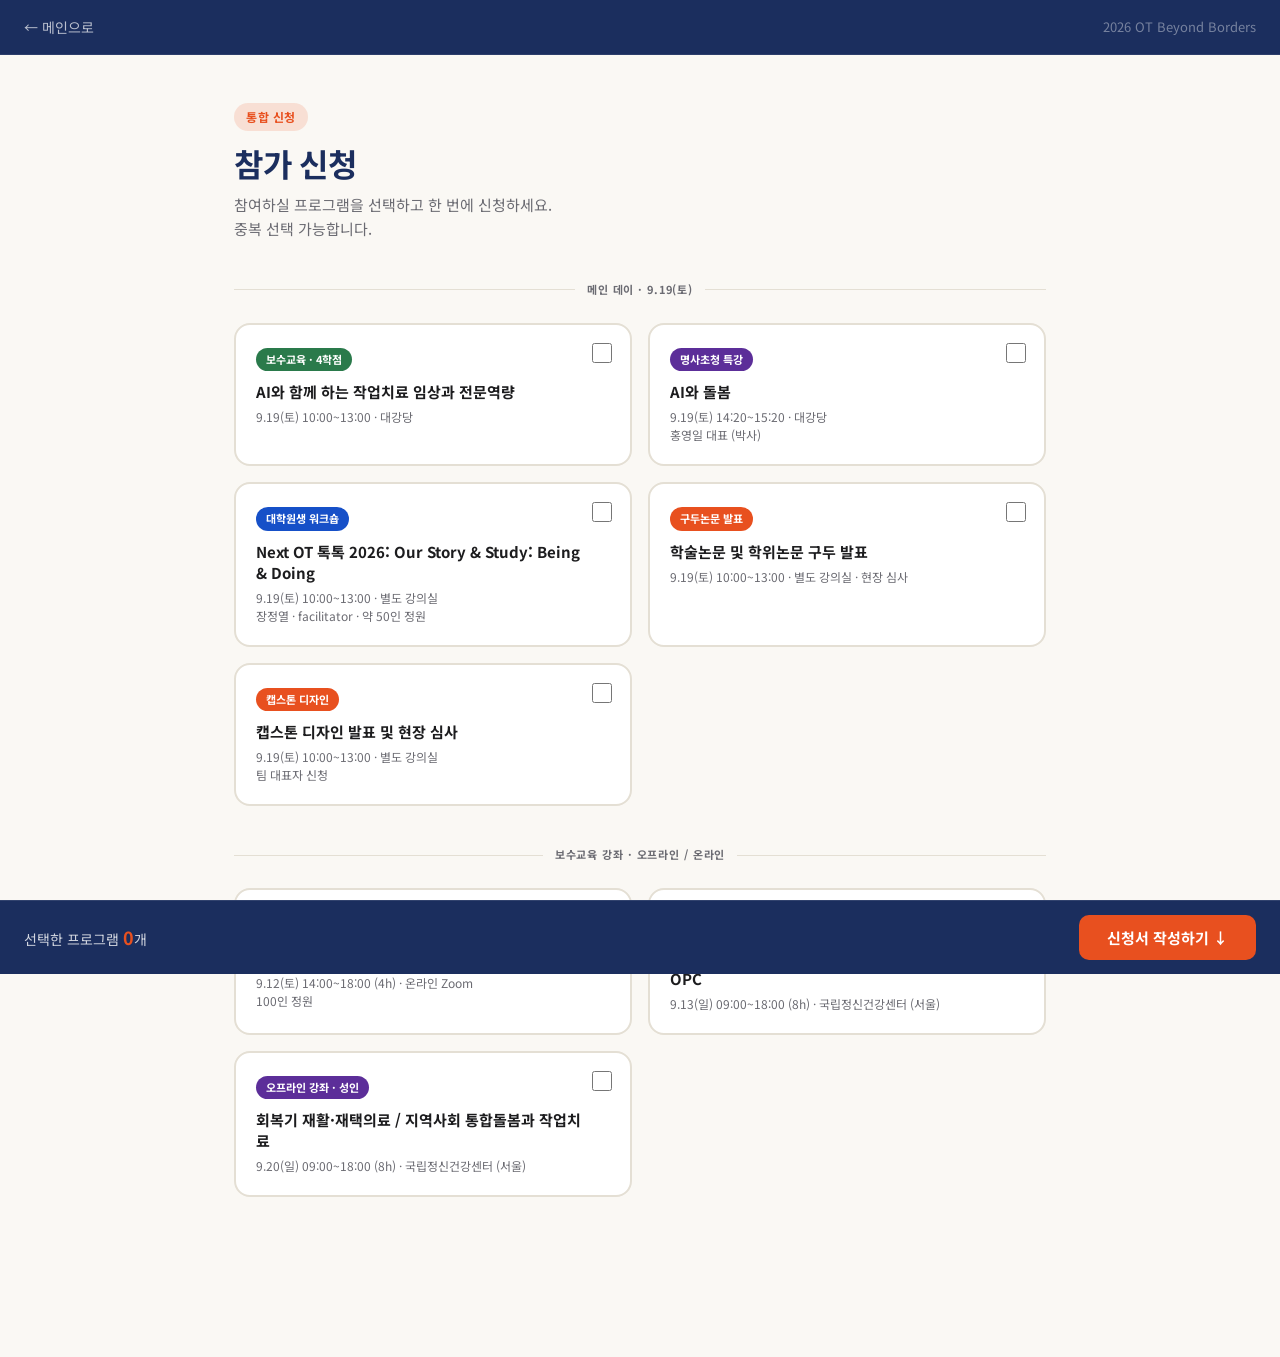
==== register/index.html @ 55f76eb1 "fix: register/index.html 폰트 변수 호환 — --font-sans/display 별칭 추가 register.css가 사용하는 --font-sans, --font" ====
<!DOCTYPE html>
<html lang="ko">
<head>
  <meta charset="UTF-8">
  <meta name="viewport" content="width=device-width, initial-scale=1.0">
  <title>통합 신청 | 2026 OT Beyond Borders</title>
  <link rel="preconnect" href="https://fonts.googleapis.com">
  <link href="https://fonts.googleapis.com/css2?family=Sora:wght@400;600;700;800&family=Noto+Sans+KR:wght@400;500;700&display=swap" rel="stylesheet">
  <link rel="stylesheet" href="../css/reset.css">
  <link rel="stylesheet" href="../css/style.css">
  <link rel="stylesheet" href="register.css">
  <style>
    /* ===== 통합 신청 전용 스타일 ===== */
    .all-reg-main {
      max-width: 860px;
      margin: 0 auto;
      padding: 48px 24px 120px;
    }
    .prog-select-grid {
      display: grid;
      grid-template-columns: 1fr 1fr;
      gap: 16px;
      margin-bottom: 40px;
    }
    @media (max-width: 560px) {
      .prog-select-grid { grid-template-columns: 1fr; }
    }
    .prog-select-card {
      background: rgba(255,255,255,0.04);
      border: 2px solid rgba(255,255,255,0.1);
      border-radius: 16px;
      padding: 20px;
      cursor: pointer;
      transition: border-color 0.2s, background 0.2s, transform 0.15s;
      position: relative;
    }
    .prog-select-card:hover {
      border-color: rgba(255,255,255,0.25);
      transform: translateY(-2px);
    }
    .prog-select-card.selected {
      border-color: var(--orange);
      background: rgba(232,80,31,0.08);
    }
    .prog-select-card input[type="checkbox"] {
      position: absolute;
      top: 18px; right: 18px;
      width: 20px; height: 20px;
      accent-color: var(--orange);
      cursor: pointer;
    }
    .card-badge {
      display: inline-flex; align-items: center;
      font-size: 11px; font-weight: 700; color: #fff;
      padding: 3px 10px; border-radius: 100px;
      margin-bottom: 10px;
    }
    .card-badge.green  { background: var(--green); }
    .card-badge.orange { background: var(--orange); }
    .card-badge.blue   { background: var(--blue); }
    .card-badge.purple { background: var(--purple); }
    .card-badge.teal   { background: #0d9488; }
    .card-title {
      font-size: 15px; font-weight: 700;
      color: rgba(255,255,255,0.92);
      line-height: 1.4;
      margin-bottom: 6px;
      padding-right: 28px;
    }
    .card-meta {
      font-size: 12px;
      color: rgba(255,255,255,0.45);
      line-height: 1.5;
    }

    /* 하단 고정 바 */
    .cart-bar {
      position: fixed;
      bottom: 0; left: 0; right: 0;
      background: var(--navy);
      border-top: 1px solid rgba(255,255,255,0.1);
      padding: 14px 24px;
      display: flex;
      align-items: center;
      justify-content: space-between;
      gap: 16px;
      z-index: 200;
      transition: transform 0.3s;
    }
    .cart-bar.hidden { transform: translateY(100%); }
    .cart-count {
      font-size: 14px;
      color: rgba(255,255,255,0.75);
    }
    .cart-count strong {
      color: var(--orange);
      font-size: 18px;
    }
    .cart-btn {
      padding: 12px 28px;
      background: var(--orange);
      color: #fff;
      border: none; border-radius: 10px;
      font-family: var(--body);
      font-size: 15px; font-weight: 700;
      cursor: pointer;
      transition: filter 0.2s;
      white-space: nowrap;
    }
    .cart-btn:hover { filter: brightness(1.12); }
    .cart-btn:disabled { opacity: 0.4; cursor: not-allowed; }

    /* 선택 요약 */
    .selected-summary {
      background: rgba(232,80,31,0.08);
      border: 1px solid rgba(232,80,31,0.25);
      border-radius: 12px;
      padding: 16px 20px;
      margin-bottom: 32px;
    }
    .selected-summary-title {
      font-size: 12px; font-weight: 700; letter-spacing: 0.06em;
      text-transform: uppercase; color: var(--orange);
      margin-bottom: 10px;
    }
    .selected-summary-list {
      list-style: none;
      display: flex; flex-wrap: wrap; gap: 8px;
    }
    .selected-summary-list li {
      font-size: 13px; font-weight: 600;
      background: rgba(232,80,31,0.15);
      color: rgba(255,255,255,0.9);
      padding: 4px 12px; border-radius: 20px;
    }

    /* 섹션 구분 */
    .section-divider {
      display: flex; align-items: center; gap: 12px;
      margin: 40px 0 24px;
    }
    .section-divider span {
      font-size: 11px; font-weight: 700; letter-spacing: 0.08em;
      text-transform: uppercase; color: rgba(255,255,255,0.35);
      white-space: nowrap;
    }
    .section-divider::before,
    .section-divider::after {
      content: ''; flex: 1;
      height: 1px; background: var(--border);
    }

    /* register.css 폰트 변수 호환 */
    :root {
      --font-sans: var(--body);
      --font-display: var(--display);
    }

    /* 라이트 테마 오버라이드 */
    body { background: var(--ivory); color: var(--black); }
    .reg-page-header { background: var(--navy); border-bottom-color: rgba(255,255,255,0.08); }
    .reg-page-header .reg-back-btn { color: rgba(255,255,255,0.7); }
    .reg-page-header .reg-back-btn:hover { color: #fff; }
    .reg-page-header .reg-site-title { color: rgba(255,255,255,0.4); }
    .reg-page-title { color: var(--navy); }
    .reg-page-desc { color: var(--text-sub); }
    .reg-form-section-title { color: var(--text-sub); }
    .form-group label { color: var(--black); }
    .form-group input, .form-group select, .form-group textarea {
      background: #fff;
      border-color: var(--border);
      color: var(--black);
    }
    .form-group input:focus, .form-group select:focus, .form-group textarea:focus {
      border-color: var(--orange);
      background: #fff;
    }
    .form-group select option { background: #fff; color: var(--black); }
    .form-group .hint { color: var(--text-dim); }
    .radio-group label {
      background: #fff;
      border-color: var(--border);
      color: var(--black);
    }
    .radio-group label:has(input:checked) {
      border-color: var(--orange);
      background: rgba(232,80,31,0.06);
    }
    .reg-divider { background: var(--border); }
    .form-notice { color: var(--text-dim); }
    .success-title { color: var(--navy); }
    .success-desc { color: var(--text-sub); }
    .card-title { color: var(--black); }
    .card-meta { color: var(--text-sub); }
    .prog-select-card { background: #fff; border-color: var(--border); }
    .prog-select-card:hover { border-color: var(--orange); }
    .prog-select-card.selected { border-color: var(--orange); background: rgba(232,80,31,0.04); }
    .section-divider span { color: var(--text-sub); }
    .cart-bar { background: var(--navy); border-top-color: rgba(255,255,255,0.1); }
    .cart-count { color: rgba(255,255,255,0.8); }
  </style>
</head>
<body>
  <header class="reg-page-header">
    <a href="../index.html" class="reg-back-btn">← 메인으로</a>
    <span class="reg-site-title">2026 OT Beyond Borders</span>
  </header>

  <main class="all-reg-main">
    <span class="reg-prog-badge" style="background:rgba(232,80,31,0.15);color:var(--orange)">통합 신청</span>
    <h1 class="reg-page-title">참가 신청</h1>
    <p class="reg-page-desc">참여하실 프로그램을 선택하고 한 번에 신청하세요.<br>중복 선택 가능합니다.</p>

    <!-- 프로그램 선택 카드 -->
    <div class="section-divider"><span>메인 데이 · 9.19(토)</span></div>
    <div class="prog-select-grid" id="prog-grid">

      <label class="prog-select-card" data-name="보수교육 (9.19)">
        <input type="checkbox" value="보수교육 (9.19)">
        <span class="card-badge green">보수교육 · 4학점</span>
        <div class="card-title">AI와 함께 하는 작업치료 임상과 전문역량</div>
        <div class="card-meta">9.19(토) 10:00~13:00 · 대강당</div>
      </label>

      <label class="prog-select-card" data-name="명사특강 (9.19)">
        <input type="checkbox" value="명사특강 (9.19)">
        <span class="card-badge purple">명사초청 특강</span>
        <div class="card-title">AI와 돌봄</div>
        <div class="card-meta">9.19(토) 14:20~15:20 · 대강당<br>홍영일 대표 (박사)</div>
      </label>

      <label class="prog-select-card" data-name="대학원생 워크숍 (9.19)">
        <input type="checkbox" value="대학원생 워크숍 (9.19)">
        <span class="card-badge blue">대학원생 워크숍</span>
        <div class="card-title">Next OT 톡톡 2026: Our Story &amp; Study: Being &amp; Doing</div>
        <div class="card-meta">9.19(토) 10:00~13:00 · 별도 강의실<br>장정열 · facilitator · 약 50인 정원</div>
      </label>

      <label class="prog-select-card" data-name="구두논문 발표 (9.19)">
        <input type="checkbox" value="구두논문 발표 (9.19)">
        <span class="card-badge orange">구두논문 발표</span>
        <div class="card-title">학술논문 및 학위논문 구두 발표</div>
        <div class="card-meta">9.19(토) 10:00~13:00 · 별도 강의실 · 현장 심사</div>
      </label>

      <label class="prog-select-card" data-name="캡스톤 디자인 (9.19)">
        <input type="checkbox" value="캡스톤 디자인 (9.19)">
        <span class="card-badge orange">캡스톤 디자인</span>
        <div class="card-title">캡스톤 디자인 발표 및 현장 심사</div>
        <div class="card-meta">9.19(토) 10:00~13:00 · 별도 강의실<br>팀 대표자 신청</div>
      </label>

    </div>

    <div class="section-divider"><span>보수교육 강좌 · 오프라인 / 온라인</span></div>
    <div class="prog-select-grid">

      <label class="prog-select-card" data-name="온라인 강좌 (9.12)">
        <input type="checkbox" value="온라인 강좌 (9.12)">
        <span class="card-badge teal">온라인 강좌</span>
        <div class="card-title">성인 발달장애인 지원사업의 이해와 실제</div>
        <div class="card-meta">9.12(토) 14:00~18:00 (4h) · 온라인 Zoom<br>100인 정원</div>
      </label>

      <label class="prog-select-card" data-name="오프라인 강좌 9.13 아동">
        <input type="checkbox" value="오프라인 강좌 9.13 아동">
        <span class="card-badge blue">오프라인 강좌 · 아동</span>
        <div class="card-title">아동 작업치료 치료적 상호작용 전략 / 플로어타임 &amp; OPC</div>
        <div class="card-meta">9.13(일) 09:00~18:00 (8h) · 국립정신건강센터 (서울)</div>
      </label>

      <label class="prog-select-card" data-name="오프라인 강좌 9.20 성인">
        <input type="checkbox" value="오프라인 강좌 9.20 성인">
        <span class="card-badge purple">오프라인 강좌 · 성인</span>
        <div class="card-title">회복기 재활·재택의료 / 지역사회 통합돌봄과 작업치료</div>
        <div class="card-meta">9.20(일) 09:00~18:00 (8h) · 국립정신건강센터 (서울)</div>
      </label>

    </div>

    <!-- 하단 고정 장바구니 바 -->
    <div class="cart-bar hidden" id="cart-bar">
      <div class="cart-count">선택한 프로그램 <strong id="cart-num">0</strong>개</div>
      <button class="cart-btn" id="cart-btn">신청서 작성하기 ↓</button>
    </div>

    <!-- 신청 폼 (장바구니 확인 후 표시) -->
    <div id="form-section" style="display:none">
      <div class="section-divider"><span>신청서 작성</span></div>

      <!-- 선택 요약 -->
      <div class="selected-summary">
        <div class="selected-summary-title">선택한 프로그램</div>
        <ul class="selected-summary-list" id="summary-list"></ul>
      </div>

      <div id="success-msg" class="success-msg">
        <div class="success-icon">✅</div>
        <div class="success-title">신청이 완료되었습니다</div>
        <p class="success-desc">신청이 접수되었습니다.<br>확인 후 이메일로 안내드리겠습니다.</p>
      </div>

      <form id="reg-form">
        <!-- 선택 항목을 hidden input으로 담음 -->
        <input type="hidden" name="selected_programs" id="hidden-programs">

        <div class="reg-form-section">
          <div class="reg-form-section-title">신청자 정보</div>
          <div class="form-row">
            <div class="form-group">
              <label>이름 <span class="req">*</span></label>
              <input type="text" name="name" required placeholder="홍길동">
            </div>
            <div class="form-group">
              <label>소속 <span class="req">*</span></label>
              <input type="text" name="affiliation" required placeholder="○○병원 / ○○센터">
            </div>
          </div>
          <div class="form-row">
            <div class="form-group">
              <label>면허번호 <span class="req">*</span></label>
              <input type="text" name="license_no" required placeholder="작업치료사 면허번호">
            </div>
            <div class="form-group">
              <label>경력 연수 <span class="req">*</span></label>
              <select name="career_years" required>
                <option value="" disabled selected>선택</option>
                <option>1년 미만</option>
                <option>1~3년</option>
                <option>3~5년</option>
                <option>5~10년</option>
                <option>10년 이상</option>
              </select>
            </div>
          </div>
          <div class="form-row">
            <div class="form-group">
              <label>연락처 <span class="req">*</span></label>
              <input type="tel" name="phone" required placeholder="010-0000-0000">
            </div>
            <div class="form-group">
              <label>이메일 <span class="req">*</span></label>
              <input type="email" name="email" required placeholder="example@email.com">
            </div>
          </div>
        </div>

        <div class="reg-divider"></div>

        <div class="reg-form-section">
          <div class="reg-form-section-title">학술대회 본행사 참석 (9.19)</div>
          <div class="form-group">
            <label>본행사 참석 여부 <span class="req">*</span></label>
            <div class="radio-group">
              <label><input type="radio" name="attend_main" value="참석" required> 참석</label>
              <label><input type="radio" name="attend_main" value="불참"> 불참</label>
            </div>
          </div>
          <div class="form-group">
            <label>점심 식사 여부 (9.19)</label>
            <div class="radio-group">
              <label><input type="radio" name="lunch" value="신청"> 신청</label>
              <label><input type="radio" name="lunch" value="미신청"> 미신청</label>
            </div>
          </div>
        </div>

        <div class="reg-divider"></div>

        <div class="reg-form-section">
          <div class="reg-form-section-title">추가 안내</div>
          <div class="form-group">
            <label>문의사항</label>
            <textarea name="inquiry" placeholder="문의사항이 있으시면 적어주세요."></textarea>
          </div>
        </div>

        <div class="submit-wrap">
          <button type="submit" class="submit-btn" id="submit-btn">신청하기</button>
          <p class="form-notice">입력하신 정보는 학술대회 운영 목적으로만 사용됩니다.</p>
        </div>
      </form>
    </div>
  </main>

  <script>
    const cards = document.querySelectorAll('.prog-select-card');
    const cartBar = document.getElementById('cart-bar');
    const cartNum = document.getElementById('cart-num');
    const cartBtn = document.getElementById('cart-btn');
    const formSection = document.getElementById('form-section');
    const summaryList = document.getElementById('summary-list');
    const hiddenPrograms = document.getElementById('hidden-programs');

    function getSelected() {
      return [...cards].filter(c => c.querySelector('input').checked);
    }

    function updateCart() {
      const selected = getSelected();
      const count = selected.length;
      cartNum.textContent = count;
      cartBar.classList.toggle('hidden', count === 0);
    }

    cards.forEach(card => {
      card.addEventListener('click', (e) => {
        if (e.target.tagName === 'INPUT') return; // checkbox 자체 클릭은 기본 동작 허용
        const cb = card.querySelector('input');
        cb.checked = !cb.checked;
        card.classList.toggle('selected', cb.checked);
        updateCart();
      });
      card.querySelector('input').addEventListener('change', (e) => {
        card.classList.toggle('selected', e.target.checked);
        updateCart();
      });
    });

    cartBtn.addEventListener('click', () => {
      const selected = getSelected();
      if (!selected.length) return;

      // 요약 목록 업데이트
      summaryList.innerHTML = selected
        .map(c => `<li>${c.dataset.name}</li>`)
        .join('');
      hiddenPrograms.value = selected.map(c => c.dataset.name).join(', ');

      formSection.style.display = 'block';
      formSection.scrollIntoView({ behavior: 'smooth', block: 'start' });
    });

    // 폼 제출
    const SCRIPT_URL = ''; // ✏️ Google Apps Script 배포 URL
    const form = document.getElementById('reg-form');
    const submitBtn = document.getElementById('submit-btn');
    const successMsg = document.getElementById('success-msg');

    form.addEventListener('submit', async (e) => {
      e.preventDefault();
      if (!SCRIPT_URL) {
        // URL 없을 때 성공 시뮬레이션
        form.style.display = 'none';
        successMsg.classList.add('visible');
        cartBar.classList.add('hidden');
        formSection.scrollIntoView({ behavior: 'smooth', block: 'start' });
        return;
      }
      submitBtn.disabled = true;
      submitBtn.textContent = '제출 중...';
      try {
        const data = Object.fromEntries(new FormData(form));
        data.submitted_at = new Date().toISOString();
        await fetch(SCRIPT_URL, {
          method: 'POST',
          mode: 'no-cors',
          headers: { 'Content-Type': 'application/json' },
          body: JSON.stringify(data),
        });
        form.style.display = 'none';
        successMsg.classList.add('visible');
        cartBar.classList.add('hidden');
        formSection.scrollIntoView({ behavior: 'smooth', block: 'start' });
      } catch (err) {
        alert('오류가 발생했습니다. 잠시 후 다시 시도해 주세요.');
        submitBtn.disabled = false;
        submitBtn.textContent = '신청하기';
      }
    });
  </script>
</body>
</html>
---- css/style.css ----
/* ===== 아이콘 mask-image ===== */
.icon {
  display: inline-block;
  width: 1em; height: 1em;
  background-color: currentColor;
  -webkit-mask: var(--icon) center / contain no-repeat;
          mask: var(--icon) center / contain no-repeat;
  vertical-align: -0.125em;
  flex-shrink: 0;
}
.icon-clock        { --icon: url('../icons/clock.svg'); }
.icon-location     { --icon: url('../icons/location.svg'); }
.icon-microphone   { --icon: url('../icons/microphone.svg'); }
.icon-presentation { --icon: url('../icons/presentation.svg'); }
.icon-trophy       { --icon: url('../icons/trophy.svg'); }
.icon-graduation   { --icon: url('../icons/graduation.svg'); }
.icon-award        { --icon: url('../icons/award.svg'); }
.icon-networking   { --icon: url('../icons/networking.svg'); }
.icon-handshake    { --icon: url('../icons/handshake.svg'); }
.icon-flask        { --icon: url('../icons/flask.svg'); }
.icon-book         { --icon: url('../icons/book.svg'); }
.icon-chip         { --icon: url('../icons/chip.svg'); }
.icon-hospital     { --icon: url('../icons/hospital.svg'); }
.icon-gear         { --icon: url('../icons/gear.svg'); }
.icon-clipboard    { --icon: url('../icons/clipboard.svg'); }
.icon-laptop       { --icon: url('../icons/laptop.svg'); }
.icon-calendar     { --icon: url('../icons/calendar.svg'); }
.icon-pencil       { --icon: url('../icons/pencil.svg'); }
.icon-md { width: 1.125em; height: 1.125em; }
.icon-lg { width: 28px; height: 28px; }

.skip-link {
  position: absolute;
  top: -100%;
  left: 16px;
  z-index: 200;
  padding: 10px 16px;
  background: var(--navy);
  color: #fff;
  font-size: 14px;
  font-weight: 700;
  border-radius: var(--radius-sm);
  text-decoration: none;
  transition: top .2s;
}
.skip-link:focus {
  top: 16px;
  outline: 2px solid var(--orange);
  outline-offset: 2px;
}

/* ===== 스크롤 reveal ===== */
.reveal {
  opacity: 0;
  transform: translateY(32px);
  transition: opacity .8s cubic-bezier(.22,1,.36,1), transform .8s cubic-bezier(.22,1,.36,1);
}
.reveal.visible { opacity: 1; transform: none; }

.container {
  max-width: 1120px;
  margin: 0 auto;
  padding: 0 28px;
}

/* ============================================================
   네비게이션 바
============================================================ */
.nav {
  position: fixed;
  top: 0; left: 0; right: 0;
  z-index: 100;
  padding: 16px 0;
  transition: background .3s, padding .3s, box-shadow .3s;
}
.nav.scrolled {
  background: rgba(250,248,244,0.85);
  backdrop-filter: blur(16px);
  padding: 10px 0;
  box-shadow: 0 1px 0 var(--border);
}
.nav-inner {
  display: flex;
  align-items: center;
  justify-content: space-between;
}
.nav-logo {
  font-family: var(--display);
  font-weight: 800;
  font-size: 18px;
  color: #fff;
  letter-spacing: -0.5px;
  transition: color .3s;
  text-decoration: none;
}
.nav.scrolled .nav-logo { color: var(--navy); }
.nav-logo span { color: var(--orange); }

.nav-menu {
  display: flex;
  gap: 30px;
  align-items: center;
}
.nav-menu a {
  font-size: 13px;
  font-weight: 500;
  color: rgba(255,255,255,0.8);
  transition: color .2s;
}
.nav.scrolled .nav-menu a { color: var(--text-sub); }
.nav-menu a:hover { color: var(--orange); }

.nav-cta {
  background: var(--orange);
  color: #fff !important;
  padding: 9px 20px;
  border-radius: 100px;
  font-size: 13px;
  font-weight: 700;
  transition: background .2s, transform .2s;
}
.nav-cta:hover { background: var(--orange-l); transform: translateY(-1px); }

.nav-toggle {
  display: none;
  flex-direction: column;
  justify-content: center;
  gap: 5px;
  width: 40px;
  height: 40px;
  padding: 8px;
  margin: 0;
  border: none;
  background: transparent;
  cursor: pointer;
  flex-shrink: 0;
}
.nav-toggle-bar {
  display: block;
  width: 100%;
  height: 2px;
  background: #fff;
  border-radius: 2px;
  transition: transform .3s, opacity .3s;
}
.nav.scrolled .nav-toggle-bar { background: var(--navy); }
.nav-backdrop {
  display: none;
}

@media (max-width: 820px) {
  .nav-toggle { display: flex; }

  .nav-backdrop {
    display: block;
    position: fixed;
    inset: 0;
    background: rgba(15,29,62,0.45);
    opacity: 0;
    pointer-events: none;
    transition: opacity .3s;
    z-index: 98;
  }
  .nav.nav-open .nav-backdrop {
    opacity: 1;
    pointer-events: auto;
  }

  .nav-menu {
    position: fixed;
    top: 0;
    right: 0;
    bottom: 0;
    width: min(300px, 85vw);
    flex-direction: column;
    align-items: stretch;
    gap: 0;
    padding: 88px 28px 32px;
    background: rgba(250,248,244,0.98);
    backdrop-filter: blur(16px);
    box-shadow: -4px 0 24px rgba(0,0,0,0.12);
    transform: translateX(100%);
    transition: transform .35s cubic-bezier(.22,1,.36,1);
    z-index: 99;
  }
  .nav.nav-open .nav-menu { transform: translateX(0); }

  .nav-menu .nav-link {
    display: block;
    padding: 15px 0;
    font-size: 15px;
    font-weight: 600;
    color: var(--text-sub) !important;
    border-bottom: 1px solid var(--border);
  }
  .nav-menu .nav-link:hover { color: var(--orange) !important; }
  .nav-menu .nav-cta {
    margin-top: 20px;
    text-align: center;
    display: block;
    padding: 14px 20px;
  }

  .nav.nav-open .nav-toggle-bar:nth-child(1) { transform: translateY(7px) rotate(45deg); }
  .nav.nav-open .nav-toggle-bar:nth-child(2) { opacity: 0; }
  .nav.nav-open .nav-toggle-bar:nth-child(3) { transform: translateY(-7px) rotate(-45deg); }
  .nav.nav-open .nav-toggle-bar { background: var(--navy); }
}

/* ============================================================
   ① HERO
============================================================ */
.hero {
  position: relative;
  min-height: 100vh;
  display: flex;
  align-items: center;
  background: linear-gradient(160deg, var(--navy-deep) 0%, var(--navy-dark) 55%, #16194a 100%);
  overflow: hidden;
  padding: 120px 0 80px;
}

.hero-bg {
  position: absolute;
  inset: 0;
  width: 100%;
  height: 100%;
  object-fit: cover;
  object-position: center;
  pointer-events: none;
  z-index: 0;
}

.hero-overlay {
  position: absolute;
  inset: 0;
  z-index: 1;
  --mx: -999px;
  --my: -999px;
  background:
    radial-gradient(
      circle 160px at var(--mx) var(--my),
      rgba(255,255,255,0.11) 0%,
      transparent 72%
    ),
    linear-gradient(
      105deg,
      rgba(9, 20, 40, 0.88) 0%,
      rgba(9, 20, 40, 0.52) 48%,
      rgba(9, 20, 40, 0.2) 100%
    );
  pointer-events: none;
}

.hero-sparkle {
  position: absolute;
  inset: 0;
  z-index: 2;
  width: 100%;
  height: 100%;
  pointer-events: none;
}

.hero-content {
  position: relative;
  z-index: 3;
  display: grid;
  grid-template-columns: 1fr;
  max-width: 640px;
  width: 100%;
}

.hero-text { color: #fff; }

.hero-pill {
  display: inline-flex;
  align-items: center;
  gap: 8px;
  background: rgba(255,255,255,0.08);
  border: 1px solid rgba(255,255,255,0.18);
  backdrop-filter: blur(10px);
  padding: 7px 16px;
  border-radius: 100px;
  font-size: 12px;
  font-weight: 600;
  color: rgba(255,255,255,0.85);
  margin-bottom: 26px;
  letter-spacing: 0.3px;
}
.hero-pill .dot {
  width: 6px; height: 6px; border-radius: 50%;
  background: var(--orange-l);
  box-shadow: 0 0 0 4px rgba(255,107,58,0.25);
  animation: pulse 2s infinite;
}
@keyframes pulse {
  0%,100% { box-shadow: 0 0 0 4px rgba(255,107,58,0.25); }
  50% { box-shadow: 0 0 0 8px rgba(255,107,58,0.05); }
}

.hero-title {
  font-family: var(--display);
  font-weight: 800;
  line-height: 0.92;
  letter-spacing: -3px;
  margin-bottom: 24px;
}
.hero-title .l1 { display: block; font-size: 110px; color: #fff; }
.hero-title .l2 {
  display: block; font-size: 60px;
  background: linear-gradient(110deg, var(--orange) 10%, var(--orange-l) 90%);
  -webkit-background-clip: text; background-clip: text;
  -webkit-text-fill-color: transparent;
}
.hero-title .l3 { display: block; font-size: 60px; color: #fff; }

.hero-sub {
  font-size: 18px;
  font-weight: 700;
  color: #fff;
  margin-bottom: 8px;
}
.hero-desc {
  font-size: 14px;
  color: rgba(255,255,255,0.6);
  font-style: italic;
  margin-bottom: 32px;
  letter-spacing: 0.3px;
}

.hero-btns { display: flex; gap: 12px; flex-wrap: wrap; margin-bottom: 36px; }
.btn-primary {
  background: var(--orange);
  color: #fff;
  padding: 15px 32px;
  border-radius: 100px;
  font-size: 15px;
  font-weight: 700;
  display: inline-flex; align-items: center; gap: 8px;
  transition: background .2s, transform .2s, box-shadow .2s;
  box-shadow: var(--shadow-orange);
}
.btn-primary:hover { background: var(--orange-l); transform: translateY(-2px); box-shadow: 0 14px 36px rgba(232,80,31,0.4); }

.btn-ghost {
  background: rgba(255,255,255,0.07);
  border: 1px solid rgba(255,255,255,0.25);
  backdrop-filter: blur(10px);
  color: #fff;
  padding: 15px 28px;
  border-radius: 100px;
  font-size: 15px;
  font-weight: 600;
  display: inline-flex; align-items: center; gap: 8px;
  transition: background .2s, transform .2s;
}
.btn-ghost:hover { background: rgba(255,255,255,0.14); transform: translateY(-2px); }

/* 핵심 정보 인라인 */
.hero-meta {
  display: flex;
  gap: 28px;
  flex-wrap: wrap;
}
.hero-meta-item { }
.hero-meta-item .label { font-size: 11px; color: rgba(255,255,255,0.5); margin-bottom: 3px; letter-spacing: 0.5px; }
.hero-meta-item .value { font-size: 15px; font-weight: 700; color: #fff; }
.hero-meta-item .value .accent { color: var(--orange-l); }

/* 스크롤 인디케이터 */
.scroll-hint {
  position: absolute;
  bottom: 28px; left: 50%;
  transform: translateX(-50%);
  z-index: 3;
  color: rgba(255,255,255,0.5);
  font-size: 11px;
  display: flex; flex-direction: column; align-items: center; gap: 8px;
  letter-spacing: 1px;
}
.scroll-hint .mouse {
  width: 22px; height: 34px;
  border: 1.5px solid rgba(255,255,255,0.4);
  border-radius: 12px;
  position: relative;
}
.scroll-hint .mouse::after {
  content: '';
  position: absolute;
  top: 6px; left: 50%;
  transform: translateX(-50%);
  width: 3px; height: 6px;
  background: rgba(255,255,255,0.6);
  border-radius: 2px;
  animation: scrolldot 1.8s infinite;
}
@keyframes scrolldot { 0% { opacity: 0; top: 6px; } 50% { opacity: 1; } 100% { opacity: 0; top: 16px; } }

/* ============================================================
   섹션 공통
============================================================ */
section { padding: 90px 0; }
.section-head { text-align: center; margin-bottom: 56px; }
.section-eyebrow {
  display: inline-block;
  font-family: var(--display);
  font-size: 12px;
  font-weight: 700;
  letter-spacing: 2px;
  text-transform: uppercase;
  color: var(--orange);
  margin-bottom: 12px;
}
.section-title {
  font-family: var(--display);
  font-size: 40px;
  font-weight: 800;
  color: var(--navy);
  letter-spacing: -1.5px;
  line-height: 1.15;
}
.section-title.ko { font-family: var(--body); font-weight: 900; }
.section-desc {
  font-size: 15px;
  color: var(--text-sub);
  margin-top: 14px;
  max-width: 560px;
  margin-left: auto; margin-right: auto;
}

/* ============================================================
   ② 4대 가치 카드 (Practice/Research/Education/Community)
============================================================ */
.values { background: var(--ivory); }
.values-grid {
  display: grid;
  grid-template-columns: repeat(4, 1fr);
  gap: 20px;
}
.value-card {
  background: #fff;
  border: 1px solid var(--border);
  border-radius: var(--radius);
  padding: 32px 24px;
  text-align: center;
  transition: transform .3s cubic-bezier(.22,1,.36,1), box-shadow .3s, border-color .3s;
}
.value-card:hover {
  transform: translateY(-8px);
  box-shadow: var(--shadow-lg);
  border-color: transparent;
}
.value-icon {
  width: 60px; height: 60px;
  border-radius: 18px;
  display: flex; align-items: center; justify-content: center;
  margin: 0 auto 18px;
}
.value-card:nth-child(1) .value-icon { background: rgba(42,122,75,0.12); }
.value-card:nth-child(1) .value-icon .icon { color: var(--green); }
.value-card:nth-child(2) .value-icon { background: rgba(22,80,200,0.12); }
.value-card:nth-child(2) .value-icon .icon { color: var(--blue); }
.value-card:nth-child(3) .value-icon { background: rgba(232,80,31,0.12); }
.value-card:nth-child(3) .value-icon .icon { color: var(--orange); }
.value-card:nth-child(4) .value-icon { background: rgba(92,46,153,0.12); }
.value-card:nth-child(4) .value-icon .icon { color: var(--purple); }
.value-en {
  font-family: var(--display);
  font-size: 17px; font-weight: 700;
  color: var(--navy);
  margin-bottom: 4px;
}
.value-ko { font-size: 13px; color: var(--text-sub); }

/* ============================================================
   ③ 메인 행사 하이라이트 카드
============================================================ */
.highlight { background: var(--ivory-2); }
.highlight-card {
  background: linear-gradient(135deg, var(--navy-dark) 0%, var(--navy) 60%, #1d2b66 100%);
  border-radius: var(--radius-lg);
  padding: 48px 52px;
  color: #fff;
  position: relative;
  overflow: hidden;
  box-shadow: var(--shadow-lg);
}
.highlight-card::after {
  content: '';
  position: absolute;
  width: 400px; height: 400px;
  border-radius: 50%;
  background: radial-gradient(circle, rgba(232,80,31,0.25) 0%, transparent 70%);
  top: -150px; right: -100px;
}
.highlight-inner {
  position: relative; z-index: 2;
  display: grid;
  grid-template-columns: auto 1px 1fr;
  gap: 44px;
  align-items: center;
}
.hl-date-block { }
.hl-badge {
  display: inline-block;
  background: var(--orange);
  color: #fff;
  font-size: 11px; font-weight: 700;
  padding: 4px 12px;
  border-radius: 100px;
  letter-spacing: 0.5px;
  margin-bottom: 14px;
}
.hl-date {
  font-family: var(--display);
  font-size: 76px; font-weight: 800;
  line-height: 0.9; letter-spacing: -3px;
  background: linear-gradient(135deg, var(--orange) 0%, var(--orange-l) 100%);
  -webkit-background-clip: text; background-clip: text;
  -webkit-text-fill-color: transparent;
}
.hl-day { font-size: 20px; font-weight: 700; color: var(--orange-l); margin-top: 4px; }
.hl-type { font-size: 17px; font-weight: 700; margin-top: 6px; }

.hl-divider { width: 1px; height: 130px; background: rgba(255,255,255,0.15); }

.hl-info { }
.hl-row { display: flex; align-items: center; gap: 12px; margin-bottom: 14px; }
.hl-row .ic {
  width: 38px; height: 38px;
  border-radius: 12px;
  background: rgba(255,255,255,0.1);
  display: flex; align-items: center; justify-content: center;
  font-size: 17px; flex-shrink: 0;
}
.hl-row .txt .t1 { font-size: 11px; color: rgba(255,255,255,0.55); }
.hl-row .txt .t2 { font-size: 15px; font-weight: 700; }

.hl-programs {
  display: flex; flex-wrap: wrap; gap: 8px;
  margin-top: 22px;
  padding-top: 22px;
  border-top: 1px solid rgba(255,255,255,0.12);
}
.hl-prog-chip {
  font-size: 11px;
  background: rgba(255,255,255,0.08);
  border: 1px solid rgba(255,255,255,0.14);
  padding: 6px 12px;
  border-radius: 100px;
  color: rgba(255,255,255,0.85);
  display: inline-flex; align-items: center; gap: 5px;
}

/* ============================================================
   ④ 프로그램 — 보수교육 + 명사특강
============================================================ */
.values { padding-bottom: 40px; }
.programs { background: var(--ivory); padding-top: 48px; }
.programs .section-eyebrow {
  font-size: 15px;
  letter-spacing: 0.5px;
  text-transform: none;
  font-family: var(--body);
}
.prog-grid {
  display: grid;
  grid-template-columns: 2fr 1fr;
  grid-template-rows: auto auto;
  gap: 24px;
}
/* 2행: 워크숍·구두·캡스톤 3열 */
.prog-card.row2 {
  grid-column: auto;
}
.prog-grid .prog-row2-wrap {
  grid-column: 1 / -1;
  display: grid;
  grid-template-columns: repeat(3, 1fr);
  gap: 24px;
}
@media (max-width: 960px) {
  .prog-grid { grid-template-columns: 1fr 1fr; }
  .prog-grid .prog-row2-wrap { grid-template-columns: 1fr 1fr; }
}
@media (max-width: 560px) {
  .prog-grid { grid-template-columns: 1fr; }
  .prog-grid .prog-row2-wrap { grid-template-columns: 1fr; }
}
.prog-card {
  background: #fff;
  border: 1px solid var(--border);
  border-radius: var(--radius);
  padding: 34px;
  transition: transform .3s, box-shadow .3s;
}
.prog-card:hover { transform: translateY(-4px); box-shadow: var(--shadow-lg); }

.prog-tag {
  display: inline-flex; align-items: center; gap: 6px;
  font-size: 12px; font-weight: 700; color: #fff;
  padding: 5px 14px; border-radius: 100px;
  margin-bottom: 6px;
}
.prog-tag.green { background: var(--green); }
.prog-tag.purple { background: var(--purple); }
.prog-time { font-size: 13px; color: var(--text-sub); font-weight: 600; margin-left: 8px; }

.workshop-apply-btn {
  display: inline-flex;
  align-items: center;
  gap: 6px;
  margin-top: 20px;
  padding: 10px 20px;
  background: var(--blue);
  color: #fff;
  font-family: var(--body);
  font-size: 14px;
  font-weight: 700;
  border-radius: 8px;
  text-decoration: none;
  transition: background 0.2s, transform 0.2s;
}
.workshop-apply-btn:hover {
  background: #0B42C8;
  transform: translateY(-2px);
}

.edu-main-title {
  font-size: 17px;
  font-weight: 900;
  color: var(--navy);
  line-height: 1.35;
  margin-top: 18px;
  margin-bottom: 4px;
}
.edu-list { margin-top: 12px; }
.edu-row {
  padding: 18px 0;
  border-bottom: 1px solid var(--ivory-3);
  display: flex; gap: 14px;
}
.edu-row:last-child { border-bottom: none; padding-bottom: 0; }
.edu-num {
  width: 28px; height: 28px;
  border-radius: 10px;
  background: rgba(42,122,75,0.12);
  color: var(--green);
  font-family: var(--display);
  font-weight: 700; font-size: 14px;
  display: flex; align-items: center; justify-content: center;
  flex-shrink: 0;
}
.edu-t { font-size: 15px; font-weight: 700; color: var(--black); line-height: 1.45; margin-bottom: 4px; }
.edu-s { font-size: 13px; color: var(--text-sub); }

/* 명사특강 */
.keynote-top { display: flex; gap: 20px; margin-top: 22px; align-items: center; }
.keynote-photo {
  width: 96px; height: 112px;
  border-radius: var(--radius-sm);
  background: var(--ivory-2);
  border: 1px solid var(--border);
  display: flex; flex-direction: column;
  align-items: center; justify-content: center;
  font-size: 9px; color: var(--text-dim);
  text-align: center; gap: 5px; overflow: hidden;
  flex-shrink: 0;
}
.keynote-photo img { width: 100%; height: 100%; object-fit: cover; }
.keynote-photo .ph-ic { font-size: 28px; opacity: 0.4; }
.keynote-title {
  font-family: var(--body);
  font-size: 30px; font-weight: 900;
  color: var(--navy); line-height: 1.1;
  margin-bottom: 12px;
  letter-spacing: -1px;
}
.keynote-name { font-size: 16px; font-weight: 800; color: var(--black); margin-bottom: 5px; }
.keynote-desc { font-size: 12px; color: var(--text-sub); line-height: 1.7; }

/* ============================================================
   ⑤ 강의 일정 타임라인 카드
============================================================ */
.schedule { background: var(--ivory-2); }
/* 가시성 확보: 강의 일정 날짜·장소·기간 텍스트 */
.schedule .sched-period { color: #1a1a1a; background: var(--ivory-3); }
.schedule .sched-venue  { color: #1a1a1a; }
.schedule .sched-spk    { color: #1a1a1a; }
.sched-apply-btn { margin-top: 16px; margin-bottom: 4px; }
.sched-grid {
  display: grid;
  grid-template-columns: repeat(3, 1fr);
  gap: 24px;
}
.sched-card {
  background: #fff;
  border: 1px solid var(--border);
  border-radius: var(--radius);
  padding: 30px;
  transition: transform .3s, box-shadow .3s;
  position: relative;
  overflow: hidden;
}
.sched-card::before {
  content: '';
  position: absolute;
  top: 0; left: 0; right: 0; height: 5px;
}
.sched-card.green::before  { background: var(--green); }
.sched-card.blue::before   { background: var(--blue); }
.sched-card.purple::before { background: var(--purple); }
.sched-card:hover { transform: translateY(-6px); box-shadow: var(--shadow-lg); }

.sched-head {
  display: flex; align-items: center; justify-content: space-between;
  margin-bottom: 20px;
  flex-wrap: wrap; gap: 8px;
}
.sched-date {
  font-family: var(--display);
  font-size: 22px; font-weight: 800;
  color: var(--navy); letter-spacing: -0.5px;
}
.sched-type-badge {
  font-size: 11px; font-weight: 700; color: #fff;
  padding: 4px 12px; border-radius: 100px;
}
.sched-card.green  .sched-type-badge { background: var(--green); }
.sched-card.blue   .sched-type-badge { background: var(--blue); }
.sched-card.purple .sched-type-badge { background: var(--purple); }
.sched-type-badge.offline-badge { background: var(--blue); }

.sched-session { margin-bottom: 16px; padding-bottom: 16px; border-bottom: 1px solid var(--ivory-3); }
.sched-session:last-of-type { border-bottom: none; }
.sched-period {
  display: inline-block;
  font-size: 11px; font-weight: 700;
  color: var(--text-sub);
  background: var(--ivory-2);
  padding: 3px 10px; border-radius: 6px;
  margin-bottom: 8px;
}
.sched-lec { font-size: 14px; font-weight: 700; color: var(--black); line-height: 1.45; margin-bottom: 6px; }
.sched-spk { font-size: 12px; color: var(--text-sub); line-height: 1.5; }
.sched-spk strong { color: var(--text); }

.sched-spk-list { margin-top: 6px; }
.sched-spk-item {
  display: flex; align-items: baseline; gap: 7px;
  font-size: 12px; color: var(--text); margin-bottom: 4px;
}
.sched-spk-item .n {
  width: 17px; height: 17px; border-radius: 50%;
  background: var(--blue); color: #fff;
  font-size: 9px; font-weight: 700;
  display: inline-flex; align-items: center; justify-content: center;
  flex-shrink: 0;
}
.sched-venue {
  font-size: 12px; color: var(--text-dim);
  margin-top: 16px; padding-top: 14px;
  border-top: 1px dashed var(--border);
  display: flex; align-items: center; gap: 5px;
}

/* ============================================================
   ⑥ 핵심 프로그램 + 장소 (2열)
============================================================ */
.about { background: var(--ivory); }
.about-grid {
  display: grid;
  grid-template-columns: 1.3fr 1fr;
  gap: 24px;
}
.core-card {
  background: linear-gradient(150deg, var(--navy) 0%, var(--navy-dark) 100%);
  border-radius: var(--radius);
  padding: 38px;
  color: #fff;
  position: relative;
  overflow: hidden;
}
.core-card::after {
  content: '';
  position: absolute;
  width: 280px; height: 280px;
  border-radius: 50%;
  background: radial-gradient(circle, rgba(22,80,200,0.3) 0%, transparent 70%);
  bottom: -120px; left: -80px;
}
.core-card h3 {
  font-family: var(--display);
  font-size: 22px; font-weight: 700;
  margin-bottom: 26px;
  position: relative; z-index: 2;
}
.core-eyebrow {
  font-family: var(--display);
  font-size: 11px;
  font-weight: 700;
  letter-spacing: 2px;
  text-transform: uppercase;
  color: var(--orange-l);
  margin-bottom: 10px;
  position: relative; z-index: 2;
}
.core-card h3 .em { color: var(--orange-l); }
.core-items { position: relative; z-index: 2; }
.core-item {
  display: flex; gap: 16px;
  padding: 16px 0;
  border-bottom: 1px solid rgba(255,255,255,0.1);
}
.core-item:last-child { border-bottom: none; padding-bottom: 0; }
.core-item .ci {
  width: 44px; height: 44px;
  border-radius: 13px;
  background: rgba(255,255,255,0.1);
  display: flex; align-items: center; justify-content: center;
  flex-shrink: 0;
}
.core-item .ci .icon { width: 22px; height: 22px; color: var(--orange-l); }
.core-item .ct strong { display: block; font-size: 15px; font-weight: 700; margin-bottom: 3px; }
.core-item .ct span { font-size: 13px; color: rgba(255,255,255,0.6); line-height: 1.5; }

.venue-card {
  background: #fff;
  border: 1px solid var(--border);
  border-radius: var(--radius);
  padding: 0;
  overflow: hidden;
  display: flex; flex-direction: column;
}
.venue-img {
  width: 100%; height: 200px;
  background: var(--ivory-2);
  display: flex; align-items: center; justify-content: center;
  font-size: 12px; color: var(--text-dim); text-align: center;
  overflow: hidden;
}
.venue-img img { width: 100%; height: 100%; object-fit: cover; }
.venue-body { padding: 26px; flex: 1; }
.venue-label {
  display: inline-flex; align-items: center; gap: 5px;
  font-size: 12px; font-weight: 700; color: var(--orange);
  margin-bottom: 10px;
}
.venue-name { font-size: 19px; font-weight: 800; color: var(--navy); margin-bottom: 8px; }
.venue-addr { font-size: 13px; color: var(--text-sub); line-height: 1.6; }
.venue-map-btn {
  display: inline-flex; align-items: center; gap: 6px;
  margin-top: 16px;
  font-size: 13px; font-weight: 700; color: var(--navy);
  padding: 9px 18px;
  border: 1px solid var(--border);
  border-radius: 100px;
  transition: background .2s, border-color .2s;
}
.venue-map-btn:hover { background: var(--ivory-2); border-color: var(--navy); }

/* ============================================================
   ⑦ 사전등록 CTA 섹션
============================================================ */
.register { background: var(--ivory-2); }
.reg-card {
  background: linear-gradient(135deg, var(--orange) 0%, #d8431a 100%);
  border-radius: var(--radius-lg);
  padding: 56px;
  color: #fff;
  position: relative;
  overflow: hidden;
  box-shadow: 0 24px 60px rgba(232,80,31,0.3);
}
.reg-card::before {
  content: '';
  position: absolute; inset: 0;
  background-image: radial-gradient(circle at 1px 1px, rgba(255,255,255,0.12) 1px, transparent 0);
  background-size: 28px 28px;
  mask-image: radial-gradient(ellipse 80% 80% at 80% 20%, #000, transparent 70%);
  -webkit-mask-image: radial-gradient(ellipse 80% 80% at 80% 20%, #000, transparent 70%);
}
.reg-inner {
  position: relative; z-index: 2;
  display: grid;
  grid-template-columns: 1fr auto;
  gap: 40px;
  align-items: center;
}
.reg-left { }
.reg-eyebrow {
  font-family: var(--display);
  font-size: 12px; font-weight: 700;
  letter-spacing: 2px; text-transform: uppercase;
  color: rgba(255,255,255,0.8);
  margin-bottom: 14px;
}
.reg-title {
  font-family: var(--body);
  font-size: 34px; font-weight: 900;
  line-height: 1.2; margin-bottom: 16px;
  letter-spacing: -1px;
}
.reg-period {
  display: inline-flex; align-items: center; gap: 10px;
  background: rgba(255,255,255,0.15);
  backdrop-filter: blur(10px);
  padding: 12px 22px;
  border-radius: 100px;
  font-size: 16px; font-weight: 700;
  margin-bottom: 26px;
}
.reg-btns { display: flex; gap: 12px; flex-wrap: wrap; }
.reg-btn-white {
  background: #fff; color: var(--orange);
  padding: 15px 30px;
  border-radius: 100px;
  font-size: 15px; font-weight: 700;
  display: inline-flex; align-items: center; gap: 8px;
  transition: transform .2s, box-shadow .2s;
}
.reg-btn-white:hover { transform: translateY(-2px); box-shadow: 0 12px 30px rgba(0,0,0,0.2); }
.reg-btn-outline {
  background: transparent;
  border: 2px solid rgba(255,255,255,0.6);
  color: #fff;
  padding: 13px 28px;
  border-radius: 100px;
  font-size: 15px; font-weight: 700;
  display: inline-flex; align-items: center; gap: 8px;
  transition: background .2s;
}
.reg-btn-outline:hover { background: rgba(255,255,255,0.12); }

.reg-qr {
  background: #fff;
  border-radius: var(--radius);
  padding: 22px;
  text-align: center;
}
.reg-qr-box {
  width: 150px; height: 150px;
  background: var(--ivory-2);
  border-radius: var(--radius-sm);
  display: flex; align-items: center; justify-content: center;
  font-size: 11px; color: var(--text-dim); text-align: center;
  margin-bottom: 12px; overflow: hidden;
}
.reg-qr-box img { width: 100%; height: 100%; object-fit: contain; }
.reg-qr-label { font-size: 13px; font-weight: 700; color: var(--navy); }

/* ============================================================
   푸터
============================================================ */
.footer {
  background: var(--navy-deep);
  color: #fff;
  padding: 56px 0 32px;
}
.footer-top {
  display: grid;
  grid-template-columns: 1.5fr 1fr 1fr;
  gap: 40px;
  padding-bottom: 36px;
  border-bottom: 1px solid rgba(255,255,255,0.1);
}
.footer-brand .fb-logo {
  font-family: var(--display);
  font-size: 24px; font-weight: 800;
  margin-bottom: 12px;
}
.footer-brand .fb-logo span { color: var(--orange-l); }
.footer-brand p { font-size: 13px; color: rgba(255,255,255,0.55); line-height: 1.7; max-width: 320px; }
.footer-col h4 { font-size: 13px; font-weight: 700; margin-bottom: 16px; color: rgba(255,255,255,0.9); }
.footer-col a { display: block; font-size: 13px; color: rgba(255,255,255,0.55); margin-bottom: 10px; transition: color .2s; }
.footer-col a:hover { color: var(--orange-l); }

.footer-orgs {
  display: flex; flex-wrap: wrap; gap: 30px;
  padding: 30px 0;
  border-bottom: 1px solid rgba(255,255,255,0.1);
}
.footer-org-item { display: flex; flex-direction: column; gap: 5px; align-items: flex-start; }
.footer-org-item .role { font-size: 10px; color: rgba(255,255,255,0.4); letter-spacing: 0.5px; }
.footer-org-item .name { font-size: 13px; font-weight: 600; color: rgba(255,255,255,0.8); }
.footer-org-logo {
  height: 32px;
  width: auto;
  object-fit: contain;
  filter: brightness(0) invert(1);
  opacity: 0.75;
}
.footer-org-logo--bg {
  filter: none;
  opacity: 0.9;
  background: rgba(255,255,255,0.12);
  border-radius: 6px;
  padding: 4px 8px;
  height: 36px;
}

.footer-bottom {
  padding-top: 24px;
  display: flex; align-items: center; justify-content: space-between;
  flex-wrap: wrap; gap: 12px;
}
.footer-bottom .copy { font-size: 12px; color: rgba(255,255,255,0.4); }
.footer-bottom .site { font-size: 13px; }
.footer-bottom .site a { color: var(--orange-l); font-weight: 600; }

/* ============================================================
   아코디언
============================================================ */
.accordion-toggle {
  display: flex;
  align-items: center;
  justify-content: space-between;
  width: 100%;
  padding: 13px 0 0;
  margin-top: 16px;
  background: none;
  border: none;
  border-top: 1px solid var(--ivory-3);
  font-size: 13px;
  font-weight: 700;
  color: var(--text-sub);
  cursor: pointer;
  text-align: left;
  transition: color .2s;
  font-family: var(--body);
}
.accordion-toggle:hover { color: var(--navy); }
.accordion-toggle .acc-arr {
  font-size: 11px;
  transition: transform .35s cubic-bezier(.22,1,.36,1);
  flex-shrink: 0;
}
.accordion-toggle[aria-expanded="true"] .acc-arr { transform: rotate(180deg); }

.accordion-body {
  overflow: hidden;
  max-height: 0;
  transition: max-height .45s cubic-bezier(.22,1,.36,1);
}
.accordion-body.open { max-height: 1200px; }

/* 타임테이블 */
.timetable-wrap { margin-top: 40px; }
.timetable-toggle {
  display: flex;
  align-items: center;
  gap: 10px;
  width: 100%;
  padding: 16px 24px;
  background: rgba(255,255,255,0.07);
  border: 1px solid rgba(255,255,255,0.15);
  border-radius: var(--radius-sm);
  color: rgba(255,255,255,0.85);
  font-size: 14px;
  font-weight: 700;
  cursor: pointer;
  font-family: var(--body);
  transition: background .2s;
}
.timetable-toggle:hover { background: rgba(255,255,255,0.13); }
.timetable-toggle .acc-arr {
  margin-left: auto;
  font-size: 11px;
  transition: transform .35s cubic-bezier(.22,1,.36,1);
}
.timetable-toggle[aria-expanded="true"] .acc-arr { transform: rotate(180deg); }

.timetable-body {
  overflow: hidden;
  max-height: 0;
  transition: max-height .5s cubic-bezier(.22,1,.36,1);
}
.timetable-body.open { max-height: 2000px; }

.tt-table {
  width: 100%;
  border-collapse: collapse;
  margin-top: 20px;
  font-size: 13px;
}
.tt-table th {
  padding: 9px 14px;
  text-align: left;
  font-size: 11px;
  font-weight: 700;
  color: rgba(255,255,255,0.5);
  letter-spacing: 0.5px;
  border-bottom: 1px solid rgba(255,255,255,0.1);
}
.tt-table td {
  padding: 11px 14px;
  border-bottom: 1px solid rgba(255,255,255,0.07);
  color: rgba(255,255,255,0.85);
  vertical-align: top;
  line-height: 1.55;
}
.tt-table tr:last-child td { border-bottom: none; }
.tt-time {
  font-family: var(--display);
  font-weight: 700;
  color: var(--orange-l);
  white-space: nowrap;
  font-size: 12px;
}
.tt-tag {
  display: inline-block;
  font-size: 10px;
  font-weight: 700;
  padding: 2px 8px;
  border-radius: 100px;
  margin-bottom: 4px;
}
.tt-tag.main { background: rgba(232,80,31,0.3); color: var(--orange-l); }
.tt-tag.sub  { background: rgba(22,80,200,0.25); color: #7ea8f8; }
.tt-tag.break{ background: rgba(255,255,255,0.1); color: rgba(255,255,255,0.6); }
.tt-parallel { font-size: 11px; color: rgba(255,255,255,0.5); margin-top: 3px; }

/* 동시진행 3열 레이아웃 */
.tt-concurrent {
  display: flex;
  flex-direction: column;
  width: 100%;
}
.tt-concurrent-row {
  display: grid;
  width: 100%;
}
.tt-concurrent-row.row-3col {
  grid-template-columns: 1fr 1fr 1fr;
  border-bottom: 1px solid rgba(255,255,255,0.08);
}
.tt-concurrent-row.row-1col {
  grid-template-columns: 1fr;
  background: rgba(255,255,255,0.03);
}
.tt-concurrent-col {
  padding: 10px 14px;
  border-right: 1px solid rgba(255,255,255,0.08);
}
.tt-concurrent-col:last-child { border-right: none; }
.tt-concurrent-title {
  font-size: 12px;
  font-weight: 600;
  color: rgba(255,255,255,0.90);
  margin-top: 6px;
  line-height: 1.45;
}
.tt-concurrent-sub {
  font-size: 11px;
  color: rgba(255,255,255,0.55);
  margin-top: 3px;
}
.tt-concurrent-venue {
  font-size: 10px;
  color: var(--orange);
  margin-top: 8px;
  font-weight: 600;
}
@media (max-width: 560px) {
  .tt-concurrent-row.row-3col { grid-template-columns: 1fr; }
  .tt-concurrent-col { border-right: none; border-bottom: 1px solid rgba(255,255,255,0.08); }
}

/* 강의 세부 아코디언 내부 */
.acc-detail { padding: 16px 0 4px; }
.acc-session {
  padding: 14px 0;
  border-bottom: 1px solid var(--ivory-3);
}
.acc-session:last-child { border-bottom: none; padding-bottom: 0; }
.acc-session-title {
  font-size: 13px;
  font-weight: 700;
  color: var(--black);
  margin-bottom: 6px;
  line-height: 1.5;
}
.acc-session-sub {
  font-size: 12px;
  color: var(--text-sub);
  line-height: 1.6;
}
.acc-session-sub li {
  margin-left: 14px;
  margin-bottom: 2px;
}
.acc-speaker-list {
  display: flex;
  flex-direction: column;
  gap: 6px;
  margin-top: 6px;
}
.acc-speaker-item {
  display: flex;
  align-items: baseline;
  gap: 8px;
  font-size: 12px;
  color: var(--text);
}
.acc-speaker-item .n {
  width: 17px; height: 17px;
  border-radius: 50%;
  background: var(--green);
  color: #fff;
  font-size: 9px; font-weight: 700;
  display: inline-flex; align-items: center; justify-content: center;
  flex-shrink: 0;
}
.sched-card.blue  .acc-speaker-item .n { background: var(--blue); }
.sched-card.purple .acc-speaker-item .n { background: var(--purple); }
.acc-period-badge {
  display: inline-block;
  font-size: 11px; font-weight: 700;
  color: var(--text-sub);
  background: var(--ivory-2);
  padding: 3px 10px; border-radius: 6px;
  margin-bottom: 10px;
}
.acc-period-head {
  font-size: 12px; font-weight: 700;
  color: var(--orange);
  border-left: 3px solid var(--orange);
  padding-left: 8px;
  margin: 14px 0 8px;
}
.acc-instructor {
  font-size: 12px;
  color: var(--text-sub);
  margin-top: 6px;
  padding-top: 6px;
  border-top: 1px solid var(--border);
}
.acc-spk {
  font-size: 11px;
  color: var(--text-sub);
  margin-left: 6px;
  font-weight: 600;
}

/* ============================================================
   반응형
============================================================ */
@media (max-width: 960px) {
  .hero-content { max-width: 100%; }
  .hero-overlay {
    background: linear-gradient(
      180deg,
      rgba(9, 20, 40, 0.9) 0%,
      rgba(9, 20, 40, 0.65) 100%
    );
  }
  .hero-title .l1 { font-size: 84px; }
  .hero-title .l2, .hero-title .l3 { font-size: 46px; }
  .values-grid { grid-template-columns: repeat(2, 1fr); }
  .highlight-inner { grid-template-columns: 1fr; gap: 28px; }
  .hl-divider { display: none; }
  .prog-grid { grid-template-columns: 1fr; }
  .sched-grid { grid-template-columns: 1fr; }
  .about-grid { grid-template-columns: 1fr; }
  .reg-inner { grid-template-columns: 1fr; }
  .reg-qr { justify-self: center; }
  .footer-top { grid-template-columns: 1fr; gap: 28px; }
}
@media (max-width: 560px) {
  section { padding: 64px 0; }
  .container { padding: 0 20px; }
  .hero-title .l1 { font-size: 64px; }
  .hero-title .l2, .hero-title .l3 { font-size: 38px; }
  .section-title { font-size: 30px; }
  .values-grid { grid-template-columns: 1fr; }
  .highlight-card, .reg-card { padding: 32px 24px; }
  .hl-date { font-size: 60px; }
  .keynote-top { flex-direction: column; align-items: flex-start; }
  .reg-title { font-size: 26px; }
}

/* 타임테이블 신청 링크 */
.tt-apply-link {
  display: inline-block;
  margin-top: 8px;
  font-size: 11px;
  font-weight: 700;
  color: var(--orange);
  text-decoration: none;
  opacity: 0.85;
  transition: opacity 0.2s;
}
.tt-apply-link:hover { opacity: 1; text-decoration: underline; }

/* ===== 플로팅 CTA 바 ===== */
.floating-cta {
  position: fixed;
  bottom: 0; left: 0; right: 0;
  z-index: 900;
  display: flex;
  gap: 0;
  box-shadow: 0 -4px 24px rgba(0,0,0,0.35);
  transform: translateY(100%);
  transition: transform 0.35s cubic-bezier(0.4,0,0.2,1);
}
.floating-cta.visible { transform: translateY(0); }
.floating-cta a {
  flex: 1;
  display: flex;
  align-items: center;
  justify-content: center;
  gap: 6px;
  padding: 14px 16px;
  font-family: var(--font-sans);
  font-size: 15px;
  font-weight: 700;
  text-decoration: none;
  letter-spacing: -0.01em;
  transition: filter 0.2s;
}
.floating-cta a:hover { filter: brightness(1.1); }
.floating-cta .fcta-apply {
  background: var(--orange);
  color: #fff;
}
.floating-cta .fcta-schedule {
  background: var(--blue);
  color: #fff;
}
@media (max-width: 400px) {
  .floating-cta a { font-size: 13px; padding: 13px 10px; }
}
---- register/register.css ----
/* ===== 신청 페이지 공통 스타일 ===== */
*, *::before, *::after { box-sizing: border-box; margin: 0; padding: 0; }

body {
  font-family: var(--font-sans);
  background: var(--bg);
  color: var(--text);
  min-height: 100vh;
}

.reg-page-header {
  background: var(--surface);
  border-bottom: 1px solid rgba(255,255,255,0.07);
  padding: 16px 24px;
  display: flex;
  align-items: center;
  gap: 16px;
  position: sticky; top: 0; z-index: 100;
}
.reg-back-btn {
  display: flex; align-items: center; gap: 6px;
  color: rgba(255,255,255,0.6);
  text-decoration: none;
  font-size: 14px;
  transition: color 0.2s;
}
.reg-back-btn:hover { color: #fff; }
.reg-site-title {
  font-size: 13px;
  color: rgba(255,255,255,0.4);
  margin-left: auto;
}

.reg-main {
  max-width: 640px;
  margin: 0 auto;
  padding: 48px 24px 80px;
}

.reg-prog-badge {
  display: inline-flex; align-items: center; gap: 6px;
  font-size: 12px; font-weight: 700; letter-spacing: 0.05em; text-transform: uppercase;
  padding: 4px 12px; border-radius: 20px;
  margin-bottom: 16px;
}
.reg-page-title {
  font-family: var(--font-display);
  font-size: 32px; font-weight: 700; line-height: 1.2;
  margin-bottom: 8px;
}
.reg-page-desc {
  font-size: 15px; color: rgba(255,255,255,0.55);
  margin-bottom: 32px; line-height: 1.6;
}

.reg-divider {
  height: 1px;
  background: rgba(255,255,255,0.08);
  margin: 32px 0;
}

.reg-form-section { margin-bottom: 32px; }
.reg-form-section-title {
  font-size: 12px; font-weight: 700; letter-spacing: 0.08em;
  text-transform: uppercase; color: rgba(255,255,255,0.4);
  margin-bottom: 16px;
}

.form-group { margin-bottom: 20px; }
.form-group label {
  display: block;
  font-size: 14px; font-weight: 600;
  margin-bottom: 8px; color: rgba(255,255,255,0.85);
}
.form-group label .req { color: var(--orange); margin-left: 2px; }
.form-group input,
.form-group select,
.form-group textarea {
  width: 100%;
  background: rgba(255,255,255,0.06);
  border: 1px solid rgba(255,255,255,0.12);
  border-radius: 10px;
  color: #fff;
  font-family: var(--font-sans);
  font-size: 15px;
  padding: 12px 14px;
  transition: border-color 0.2s, background 0.2s;
  outline: none;
}
.form-group input:focus,
.form-group select:focus,
.form-group textarea:focus {
  border-color: var(--orange);
  background: rgba(255,255,255,0.09);
}
.form-group textarea { resize: vertical; min-height: 100px; }
.form-group select option { background: #1a1a2e; color: #fff; }
.form-group .hint {
  font-size: 12px; color: rgba(255,255,255,0.35);
  margin-top: 5px;
}

.form-row {
  display: grid;
  grid-template-columns: 1fr 1fr;
  gap: 16px;
}
@media (max-width: 480px) { .form-row { grid-template-columns: 1fr; } }

.radio-group { display: flex; gap: 12px; flex-wrap: wrap; }
.radio-group label {
  display: flex; align-items: center; gap: 8px;
  cursor: pointer; font-weight: 400;
  padding: 10px 16px;
  background: rgba(255,255,255,0.05);
  border: 1px solid rgba(255,255,255,0.1);
  border-radius: 8px;
  transition: border-color 0.2s, background 0.2s;
}
.radio-group input[type="radio"] { accent-color: var(--orange); }
.radio-group label:has(input:checked) {
  border-color: var(--orange);
  background: rgba(232,80,31,0.12);
}

.submit-wrap { margin-top: 40px; }
.submit-btn {
  width: 100%;
  padding: 16px;
  background: var(--orange);
  color: #fff;
  border: none; border-radius: 12px;
  font-family: var(--font-sans);
  font-size: 16px; font-weight: 700;
  cursor: pointer;
  transition: filter 0.2s, transform 0.15s;
}
.submit-btn:hover { filter: brightness(1.1); }
.submit-btn:active { transform: scale(0.98); }
.submit-btn:disabled { opacity: 0.5; cursor: not-allowed; }

.form-notice {
  font-size: 13px; color: rgba(255,255,255,0.4);
  margin-top: 16px; line-height: 1.6; text-align: center;
}

/* 제출 완료 메시지 */
.success-msg {
  display: none;
  text-align: center;
  padding: 48px 24px;
}
.success-msg.visible { display: block; }
.success-icon { font-size: 48px; margin-bottom: 16px; }
.success-title {
  font-family: var(--font-display);
  font-size: 24px; font-weight: 700;
  margin-bottom: 8px;
}
.success-desc { font-size: 15px; color: rgba(255,255,255,0.55); line-height: 1.6; }
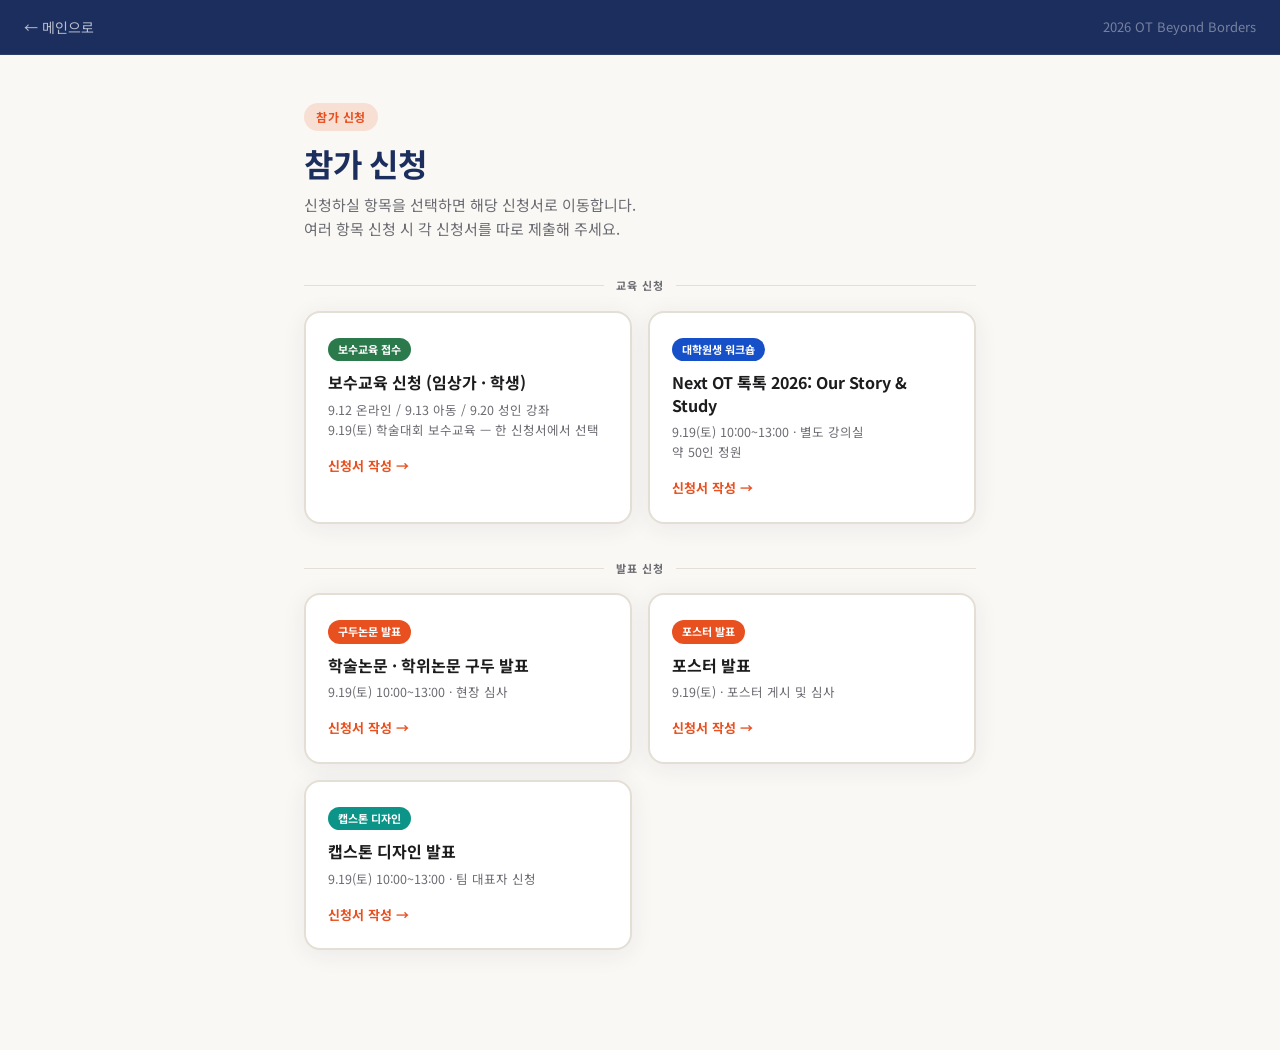
==== commit 910d200e: "feat: 접수 문항 전면 개편 + 구글 스프레드시트 연동 - ceu.html: 임상가/학생 구분 분기 신청서 (협회·학회 정보, 신청교육명 4종,   환불계좌, 이수증 발급, 필" ====
--- a/register/index.html
+++ b/register/index.html
@@ -3,201 +3,76 @@
 <head>
   <meta charset="UTF-8">
   <meta name="viewport" content="width=device-width, initial-scale=1.0">
-  <title>통합 신청 | 2026 OT Beyond Borders</title>
+  <title>참가 신청 | 2026 OT Beyond Borders</title>
   <link rel="preconnect" href="https://fonts.googleapis.com">
   <link href="https://fonts.googleapis.com/css2?family=Sora:wght@400;600;700;800&family=Noto+Sans+KR:wght@400;500;700&display=swap" rel="stylesheet">
   <link rel="stylesheet" href="../css/reset.css">
   <link rel="stylesheet" href="../css/style.css">
   <link rel="stylesheet" href="register.css">
   <style>
-    /* ===== 통합 신청 전용 스타일 ===== */
-    .all-reg-main {
-      max-width: 860px;
+    :root { --font-sans: var(--body); --font-display: var(--display); }
+
+    .hub-main {
+      max-width: 720px;
       margin: 0 auto;
-      padding: 48px 24px 120px;
+      padding: 48px 24px 100px;
     }
-    .prog-select-grid {
+    .hub-grid {
       display: grid;
       grid-template-columns: 1fr 1fr;
       gap: 16px;
-      margin-bottom: 40px;
     }
-    @media (max-width: 560px) {
-      .prog-select-grid { grid-template-columns: 1fr; }
+    @media (max-width: 560px) { .hub-grid { grid-template-columns: 1fr; } }
+
+    .hub-card {
+      display: block;
+      background: #fff;
+      border: 2px solid var(--border);
+      border-radius: 16px;
+      padding: 22px;
+      text-decoration: none;
+      box-shadow: var(--shadow);
+      transition: border-color 0.2s, transform 0.15s;
     }
-    .prog-select-card {
-      background: rgba(255,255,255,0.04);
-      border: 2px solid rgba(255,255,255,0.1);
-      border-radius: 16px;
-      padding: 20px;
-      cursor: pointer;
-      transition: border-color 0.2s, background 0.2s, transform 0.15s;
-      position: relative;
-    }
-    .prog-select-card:hover {
-      border-color: rgba(255,255,255,0.25);
-      transform: translateY(-2px);
-    }
-    .prog-select-card.selected {
-      border-color: var(--orange);
-      background: rgba(232,80,31,0.08);
-    }
-    .prog-select-card input[type="checkbox"] {
-      position: absolute;
-      top: 18px; right: 18px;
-      width: 20px; height: 20px;
-      accent-color: var(--orange);
-      cursor: pointer;
-    }
-    .card-badge {
+    .hub-card:hover { border-color: var(--orange); transform: translateY(-3px); }
+    .hub-badge {
       display: inline-flex; align-items: center;
       font-size: 11px; font-weight: 700; color: #fff;
       padding: 3px 10px; border-radius: 100px;
       margin-bottom: 10px;
     }
-    .card-badge.green  { background: var(--green); }
-    .card-badge.orange { background: var(--orange); }
-    .card-badge.blue   { background: var(--blue); }
-    .card-badge.purple { background: var(--purple); }
-    .card-badge.teal   { background: #0d9488; }
-    .card-title {
-      font-size: 15px; font-weight: 700;
-      color: rgba(255,255,255,0.92);
+    .hub-badge.green  { background: var(--green); }
+    .hub-badge.orange { background: var(--orange); }
+    .hub-badge.blue   { background: var(--blue); }
+    .hub-badge.teal   { background: #0d9488; }
+    .hub-title {
+      font-size: 16px; font-weight: 700;
+      color: var(--black);
       line-height: 1.4;
       margin-bottom: 6px;
-      padding-right: 28px;
     }
-    .card-meta {
-      font-size: 12px;
-      color: rgba(255,255,255,0.45);
-      line-height: 1.5;
+    .hub-meta {
+      font-size: 12.5px;
+      color: var(--text-sub);
+      line-height: 1.6;
+      margin-bottom: 12px;
     }
-
-    /* 하단 고정 바 */
-    .cart-bar {
-      position: fixed;
-      bottom: 0; left: 0; right: 0;
-      background: var(--navy);
-      border-top: 1px solid rgba(255,255,255,0.1);
-      padding: 14px 24px;
-      display: flex;
-      align-items: center;
-      justify-content: space-between;
-      gap: 16px;
-      z-index: 200;
-      transition: transform 0.3s;
+    .hub-go {
+      font-size: 13px; font-weight: 700;
+      color: var(--orange);
     }
-    .cart-bar.hidden { transform: translateY(100%); }
-    .cart-count {
-      font-size: 14px;
-      color: rgba(255,255,255,0.75);
+    .hub-section-label {
+      display: flex; align-items: center; gap: 12px;
+      margin: 36px 0 16px;
     }
-    .cart-count strong {
-      color: var(--orange);
-      font-size: 18px;
-    }
-    .cart-btn {
-      padding: 12px 28px;
-      background: var(--orange);
-      color: #fff;
-      border: none; border-radius: 10px;
-      font-family: var(--body);
-      font-size: 15px; font-weight: 700;
-      cursor: pointer;
-      transition: filter 0.2s;
+    .hub-section-label span {
+      font-size: 11px; font-weight: 700; letter-spacing: 0.08em;
+      text-transform: uppercase; color: var(--text-sub);
       white-space: nowrap;
     }
-    .cart-btn:hover { filter: brightness(1.12); }
-    .cart-btn:disabled { opacity: 0.4; cursor: not-allowed; }
-
-    /* 선택 요약 */
-    .selected-summary {
-      background: rgba(232,80,31,0.08);
-      border: 1px solid rgba(232,80,31,0.25);
-      border-radius: 12px;
-      padding: 16px 20px;
-      margin-bottom: 32px;
+    .hub-section-label::before, .hub-section-label::after {
+      content: ''; flex: 1; height: 1px; background: var(--border);
     }
-    .selected-summary-title {
-      font-size: 12px; font-weight: 700; letter-spacing: 0.06em;
-      text-transform: uppercase; color: var(--orange);
-      margin-bottom: 10px;
-    }
-    .selected-summary-list {
-      list-style: none;
-      display: flex; flex-wrap: wrap; gap: 8px;
-    }
-    .selected-summary-list li {
-      font-size: 13px; font-weight: 600;
-      background: rgba(232,80,31,0.15);
-      color: rgba(255,255,255,0.9);
-      padding: 4px 12px; border-radius: 20px;
-    }
-
-    /* 섹션 구분 */
-    .section-divider {
-      display: flex; align-items: center; gap: 12px;
-      margin: 40px 0 24px;
-    }
-    .section-divider span {
-      font-size: 11px; font-weight: 700; letter-spacing: 0.08em;
-      text-transform: uppercase; color: rgba(255,255,255,0.35);
-      white-space: nowrap;
-    }
-    .section-divider::before,
-    .section-divider::after {
-      content: ''; flex: 1;
-      height: 1px; background: var(--border);
-    }
-
-    /* register.css 폰트 변수 호환 */
-    :root {
-      --font-sans: var(--body);
-      --font-display: var(--display);
-    }
-
-    /* 라이트 테마 오버라이드 */
-    body { background: var(--ivory); color: var(--black); }
-    .reg-page-header { background: var(--navy); border-bottom-color: rgba(255,255,255,0.08); }
-    .reg-page-header .reg-back-btn { color: rgba(255,255,255,0.7); }
-    .reg-page-header .reg-back-btn:hover { color: #fff; }
-    .reg-page-header .reg-site-title { color: rgba(255,255,255,0.4); }
-    .reg-page-title { color: var(--navy); }
-    .reg-page-desc { color: var(--text-sub); }
-    .reg-form-section-title { color: var(--text-sub); }
-    .form-group label { color: var(--black); }
-    .form-group input, .form-group select, .form-group textarea {
-      background: #fff;
-      border-color: var(--border);
-      color: var(--black);
-    }
-    .form-group input:focus, .form-group select:focus, .form-group textarea:focus {
-      border-color: var(--orange);
-      background: #fff;
-    }
-    .form-group select option { background: #fff; color: var(--black); }
-    .form-group .hint { color: var(--text-dim); }
-    .radio-group label {
-      background: #fff;
-      border-color: var(--border);
-      color: var(--black);
-    }
-    .radio-group label:has(input:checked) {
-      border-color: var(--orange);
-      background: rgba(232,80,31,0.06);
-    }
-    .reg-divider { background: var(--border); }
-    .form-notice { color: var(--text-dim); }
-    .success-title { color: var(--navy); }
-    .success-desc { color: var(--text-sub); }
-    .card-title { color: var(--black); }
-    .card-meta { color: var(--text-sub); }
-    .prog-select-card { background: #fff; border-color: var(--border); }
-    .prog-select-card:hover { border-color: var(--orange); }
-    .prog-select-card.selected { border-color: var(--orange); background: rgba(232,80,31,0.04); }
-    .section-divider span { color: var(--text-sub); }
-    .cart-bar { background: var(--navy); border-top-color: rgba(255,255,255,0.1); }
-    .cart-count { color: rgba(255,255,255,0.8); }
   </style>
 </head>
 <body>
@@ -206,268 +81,48 @@
     <span class="reg-site-title">2026 OT Beyond Borders</span>
   </header>
 
-  <main class="all-reg-main">
-    <span class="reg-prog-badge" style="background:rgba(232,80,31,0.15);color:var(--orange)">통합 신청</span>
+  <main class="hub-main">
+    <span class="reg-prog-badge" style="background:rgba(232,80,31,0.15);color:var(--orange)">참가 신청</span>
     <h1 class="reg-page-title">참가 신청</h1>
-    <p class="reg-page-desc">참여하실 프로그램을 선택하고 한 번에 신청하세요.<br>중복 선택 가능합니다.</p>
+    <p class="reg-page-desc">신청하실 항목을 선택하면 해당 신청서로 이동합니다.<br>여러 항목 신청 시 각 신청서를 따로 제출해 주세요.</p>
 
-    <!-- 프로그램 선택 카드 -->
-    <div class="section-divider"><span>메인 데이 · 9.19(토)</span></div>
-    <div class="prog-select-grid" id="prog-grid">
-
-      <label class="prog-select-card" data-name="보수교육 (9.19)">
-        <input type="checkbox" value="보수교육 (9.19)">
-        <span class="card-badge green">보수교육 · 4학점</span>
-        <div class="card-title">AI와 함께 하는 작업치료 임상과 전문역량</div>
-        <div class="card-meta">9.19(토) 10:00~13:00 · 대강당</div>
-      </label>
-
-      <label class="prog-select-card" data-name="명사특강 (9.19)">
-        <input type="checkbox" value="명사특강 (9.19)">
-        <span class="card-badge purple">명사초청 특강</span>
-        <div class="card-title">AI와 돌봄</div>
-        <div class="card-meta">9.19(토) 14:20~15:20 · 대강당<br>홍영일 대표 (박사)</div>
-      </label>
-
-      <label class="prog-select-card" data-name="대학원생 워크숍 (9.19)">
-        <input type="checkbox" value="대학원생 워크숍 (9.19)">
-        <span class="card-badge blue">대학원생 워크숍</span>
-        <div class="card-title">Next OT 톡톡 2026: Our Story &amp; Study: Being &amp; Doing</div>
-        <div class="card-meta">9.19(토) 10:00~13:00 · 별도 강의실<br>장정열 · facilitator · 약 50인 정원</div>
-      </label>
-
-      <label class="prog-select-card" data-name="구두논문 발표 (9.19)">
-        <input type="checkbox" value="구두논문 발표 (9.19)">
-        <span class="card-badge orange">구두논문 발표</span>
-        <div class="card-title">학술논문 및 학위논문 구두 발표</div>
-        <div class="card-meta">9.19(토) 10:00~13:00 · 별도 강의실 · 현장 심사</div>
-      </label>
-
-      <label class="prog-select-card" data-name="캡스톤 디자인 (9.19)">
-        <input type="checkbox" value="캡스톤 디자인 (9.19)">
-        <span class="card-badge orange">캡스톤 디자인</span>
-        <div class="card-title">캡스톤 디자인 발표 및 현장 심사</div>
-        <div class="card-meta">9.19(토) 10:00~13:00 · 별도 강의실<br>팀 대표자 신청</div>
-      </label>
-
+    <div class="hub-section-label"><span>교육 신청</span></div>
+    <div class="hub-grid">
+      <a class="hub-card" href="ceu.html">
+        <span class="hub-badge green">보수교육 접수</span>
+        <div class="hub-title">보수교육 신청 (임상가 · 학생)</div>
+        <div class="hub-meta">9.12 온라인 / 9.13 아동 / 9.20 성인 강좌<br>9.19(토) 학술대회 보수교육 — 한 신청서에서 선택</div>
+        <span class="hub-go">신청서 작성 →</span>
+      </a>
+      <a class="hub-card" href="workshop.html">
+        <span class="hub-badge blue">대학원생 워크숍</span>
+        <div class="hub-title">Next OT 톡톡 2026: Our Story &amp; Study</div>
+        <div class="hub-meta">9.19(토) 10:00~13:00 · 별도 강의실<br>약 50인 정원</div>
+        <span class="hub-go">신청서 작성 →</span>
+      </a>
     </div>
 
-    <div class="section-divider"><span>보수교육 강좌 · 오프라인 / 온라인</span></div>
-    <div class="prog-select-grid">
-
-      <label class="prog-select-card" data-name="온라인 강좌 (9.12)">
-        <input type="checkbox" value="온라인 강좌 (9.12)">
-        <span class="card-badge teal">온라인 강좌</span>
-        <div class="card-title">성인 발달장애인 지원사업의 이해와 실제</div>
-        <div class="card-meta">9.12(토) 14:00~18:00 (4h) · 온라인 Zoom<br>100인 정원</div>
-      </label>
-
-      <label class="prog-select-card" data-name="오프라인 강좌 9.13 아동">
-        <input type="checkbox" value="오프라인 강좌 9.13 아동">
-        <span class="card-badge blue">오프라인 강좌 · 아동</span>
-        <div class="card-title">아동 작업치료 치료적 상호작용 전략 / 플로어타임 &amp; OPC</div>
-        <div class="card-meta">9.13(일) 09:00~18:00 (8h) · 국립정신건강센터 (서울)</div>
-      </label>
-
-      <label class="prog-select-card" data-name="오프라인 강좌 9.20 성인">
-        <input type="checkbox" value="오프라인 강좌 9.20 성인">
-        <span class="card-badge purple">오프라인 강좌 · 성인</span>
-        <div class="card-title">회복기 재활·재택의료 / 지역사회 통합돌봄과 작업치료</div>
-        <div class="card-meta">9.20(일) 09:00~18:00 (8h) · 국립정신건강센터 (서울)</div>
-      </label>
-
-    </div>
-
-    <!-- 하단 고정 장바구니 바 -->
-    <div class="cart-bar hidden" id="cart-bar">
-      <div class="cart-count">선택한 프로그램 <strong id="cart-num">0</strong>개</div>
-      <button class="cart-btn" id="cart-btn">신청서 작성하기 ↓</button>
-    </div>
-
-    <!-- 신청 폼 (장바구니 확인 후 표시) -->
-    <div id="form-section" style="display:none">
-      <div class="section-divider"><span>신청서 작성</span></div>
-
-      <!-- 선택 요약 -->
-      <div class="selected-summary">
-        <div class="selected-summary-title">선택한 프로그램</div>
-        <ul class="selected-summary-list" id="summary-list"></ul>
-      </div>
-
-      <div id="success-msg" class="success-msg">
-        <div class="success-icon">✅</div>
-        <div class="success-title">신청이 완료되었습니다</div>
-        <p class="success-desc">신청이 접수되었습니다.<br>확인 후 이메일로 안내드리겠습니다.</p>
-      </div>
-
-      <form id="reg-form">
-        <!-- 선택 항목을 hidden input으로 담음 -->
-        <input type="hidden" name="selected_programs" id="hidden-programs">
-
-        <div class="reg-form-section">
-          <div class="reg-form-section-title">신청자 정보</div>
-          <div class="form-row">
-            <div class="form-group">
-              <label>이름 <span class="req">*</span></label>
-              <input type="text" name="name" required placeholder="홍길동">
-            </div>
-            <div class="form-group">
-              <label>소속 <span class="req">*</span></label>
-              <input type="text" name="affiliation" required placeholder="○○병원 / ○○센터">
-            </div>
-          </div>
-          <div class="form-row">
-            <div class="form-group">
-              <label>면허번호 <span class="req">*</span></label>
-              <input type="text" name="license_no" required placeholder="작업치료사 면허번호">
-            </div>
-            <div class="form-group">
-              <label>경력 연수 <span class="req">*</span></label>
-              <select name="career_years" required>
-                <option value="" disabled selected>선택</option>
-                <option>1년 미만</option>
-                <option>1~3년</option>
-                <option>3~5년</option>
-                <option>5~10년</option>
-                <option>10년 이상</option>
-              </select>
-            </div>
-          </div>
-          <div class="form-row">
-            <div class="form-group">
-              <label>연락처 <span class="req">*</span></label>
-              <input type="tel" name="phone" required placeholder="010-0000-0000">
-            </div>
-            <div class="form-group">
-              <label>이메일 <span class="req">*</span></label>
-              <input type="email" name="email" required placeholder="example@email.com">
-            </div>
-          </div>
-        </div>
-
-        <div class="reg-divider"></div>
-
-        <div class="reg-form-section">
-          <div class="reg-form-section-title">학술대회 본행사 참석 (9.19)</div>
-          <div class="form-group">
-            <label>본행사 참석 여부 <span class="req">*</span></label>
-            <div class="radio-group">
-              <label><input type="radio" name="attend_main" value="참석" required> 참석</label>
-              <label><input type="radio" name="attend_main" value="불참"> 불참</label>
-            </div>
-          </div>
-          <div class="form-group">
-            <label>점심 식사 여부 (9.19)</label>
-            <div class="radio-group">
-              <label><input type="radio" name="lunch" value="신청"> 신청</label>
-              <label><input type="radio" name="lunch" value="미신청"> 미신청</label>
-            </div>
-          </div>
-        </div>
-
-        <div class="reg-divider"></div>
-
-        <div class="reg-form-section">
-          <div class="reg-form-section-title">추가 안내</div>
-          <div class="form-group">
-            <label>문의사항</label>
-            <textarea name="inquiry" placeholder="문의사항이 있으시면 적어주세요."></textarea>
-          </div>
-        </div>
-
-        <div class="submit-wrap">
-          <button type="submit" class="submit-btn" id="submit-btn">신청하기</button>
-          <p class="form-notice">입력하신 정보는 학술대회 운영 목적으로만 사용됩니다.</p>
-        </div>
-      </form>
+    <div class="hub-section-label"><span>발표 신청</span></div>
+    <div class="hub-grid">
+      <a class="hub-card" href="oral.html">
+        <span class="hub-badge orange">구두논문 발표</span>
+        <div class="hub-title">학술논문 · 학위논문 구두 발표</div>
+        <div class="hub-meta">9.19(토) 10:00~13:00 · 현장 심사</div>
+        <span class="hub-go">신청서 작성 →</span>
+      </a>
+      <a class="hub-card" href="poster.html">
+        <span class="hub-badge orange">포스터 발표</span>
+        <div class="hub-title">포스터 발표</div>
+        <div class="hub-meta">9.19(토) · 포스터 게시 및 심사</div>
+        <span class="hub-go">신청서 작성 →</span>
+      </a>
+      <a class="hub-card" href="capstone.html">
+        <span class="hub-badge teal">캡스톤 디자인</span>
+        <div class="hub-title">캡스톤 디자인 발표</div>
+        <div class="hub-meta">9.19(토) 10:00~13:00 · 팀 대표자 신청</div>
+        <span class="hub-go">신청서 작성 →</span>
+      </a>
     </div>
   </main>
-
-  <script>
-    const cards = document.querySelectorAll('.prog-select-card');
-    const cartBar = document.getElementById('cart-bar');
-    const cartNum = document.getElementById('cart-num');
-    const cartBtn = document.getElementById('cart-btn');
-    const formSection = document.getElementById('form-section');
-    const summaryList = document.getElementById('summary-list');
-    const hiddenPrograms = document.getElementById('hidden-programs');
-
-    function getSelected() {
-      return [...cards].filter(c => c.querySelector('input').checked);
-    }
-
-    function updateCart() {
-      const selected = getSelected();
-      const count = selected.length;
-      cartNum.textContent = count;
-      cartBar.classList.toggle('hidden', count === 0);
-    }
-
-    cards.forEach(card => {
-      card.addEventListener('click', (e) => {
-        if (e.target.tagName === 'INPUT') return; // checkbox 자체 클릭은 기본 동작 허용
-        const cb = card.querySelector('input');
-        cb.checked = !cb.checked;
-        card.classList.toggle('selected', cb.checked);
-        updateCart();
-      });
-      card.querySelector('input').addEventListener('change', (e) => {
-        card.classList.toggle('selected', e.target.checked);
-        updateCart();
-      });
-    });
-
-    cartBtn.addEventListener('click', () => {
-      const selected = getSelected();
-      if (!selected.length) return;
-
-      // 요약 목록 업데이트
-      summaryList.innerHTML = selected
-        .map(c => `<li>${c.dataset.name}</li>`)
-        .join('');
-      hiddenPrograms.value = selected.map(c => c.dataset.name).join(', ');
-
-      formSection.style.display = 'block';
-      formSection.scrollIntoView({ behavior: 'smooth', block: 'start' });
-    });
-
-    // 폼 제출
-    const SCRIPT_URL = ''; // ✏️ Google Apps Script 배포 URL
-    const form = document.getElementById('reg-form');
-    const submitBtn = document.getElementById('submit-btn');
-    const successMsg = document.getElementById('success-msg');
-
-    form.addEventListener('submit', async (e) => {
-      e.preventDefault();
-      if (!SCRIPT_URL) {
-        // URL 없을 때 성공 시뮬레이션
-        form.style.display = 'none';
-        successMsg.classList.add('visible');
-        cartBar.classList.add('hidden');
-        formSection.scrollIntoView({ behavior: 'smooth', block: 'start' });
-        return;
-      }
-      submitBtn.disabled = true;
-      submitBtn.textContent = '제출 중...';
-      try {
-        const data = Object.fromEntries(new FormData(form));
-        data.submitted_at = new Date().toISOString();
-        await fetch(SCRIPT_URL, {
-          method: 'POST',
-          mode: 'no-cors',
-          headers: { 'Content-Type': 'application/json' },
-          body: JSON.stringify(data),
-        });
-        form.style.display = 'none';
-        successMsg.classList.add('visible');
-        cartBar.classList.add('hidden');
-        formSection.scrollIntoView({ behavior: 'smooth', block: 'start' });
-      } catch (err) {
-        alert('오류가 발생했습니다. 잠시 후 다시 시도해 주세요.');
-        submitBtn.disabled = false;
-        submitBtn.textContent = '신청하기';
-      }
-    });
-  </script>
 </body>
 </html>
--- a/register/register.css
+++ b/register/register.css
@@ -1,16 +1,16 @@
-/* ===== 신청 페이지 공통 스타일 ===== */
+/* ===== 신청 페이지 공통 스타일 (라이트 테마 — reset.css 토큰 사용) ===== */
 *, *::before, *::after { box-sizing: border-box; margin: 0; padding: 0; }
 
 body {
   font-family: var(--font-sans);
-  background: var(--bg);
+  background: var(--ivory);
   color: var(--text);
   min-height: 100vh;
 }
 
 .reg-page-header {
-  background: var(--surface);
-  border-bottom: 1px solid rgba(255,255,255,0.07);
+  background: var(--navy);
+  border-bottom: 1px solid rgba(255,255,255,0.08);
   padding: 16px 24px;
   display: flex;
   align-items: center;
@@ -19,7 +19,7 @@
 }
 .reg-back-btn {
   display: flex; align-items: center; gap: 6px;
-  color: rgba(255,255,255,0.6);
+  color: rgba(255,255,255,0.7);
   text-decoration: none;
   font-size: 14px;
   transition: color 0.2s;
@@ -46,23 +46,24 @@
 .reg-page-title {
   font-family: var(--font-display);
   font-size: 32px; font-weight: 700; line-height: 1.2;
+  color: var(--navy);
   margin-bottom: 8px;
 }
 .reg-page-desc {
-  font-size: 15px; color: rgba(255,255,255,0.55);
+  font-size: 15px; color: var(--text-sub);
   margin-bottom: 32px; line-height: 1.6;
 }
 
 .reg-divider {
   height: 1px;
-  background: rgba(255,255,255,0.08);
+  background: var(--border);
   margin: 32px 0;
 }
 
 .reg-form-section { margin-bottom: 32px; }
 .reg-form-section-title {
   font-size: 12px; font-weight: 700; letter-spacing: 0.08em;
-  text-transform: uppercase; color: rgba(255,255,255,0.4);
+  text-transform: uppercase; color: var(--text-sub);
   margin-bottom: 16px;
 }
 
@@ -70,17 +71,17 @@
 .form-group label {
   display: block;
   font-size: 14px; font-weight: 600;
-  margin-bottom: 8px; color: rgba(255,255,255,0.85);
+  margin-bottom: 8px; color: var(--black);
 }
 .form-group label .req { color: var(--orange); margin-left: 2px; }
 .form-group input,
 .form-group select,
 .form-group textarea {
   width: 100%;
-  background: rgba(255,255,255,0.06);
-  border: 1px solid rgba(255,255,255,0.12);
+  background: #fff;
+  border: 1px solid var(--border);
   border-radius: 10px;
-  color: #fff;
+  color: var(--black);
   font-family: var(--font-sans);
   font-size: 15px;
   padding: 12px 14px;
@@ -91,12 +92,11 @@
 .form-group select:focus,
 .form-group textarea:focus {
   border-color: var(--orange);
-  background: rgba(255,255,255,0.09);
 }
 .form-group textarea { resize: vertical; min-height: 100px; }
-.form-group select option { background: #1a1a2e; color: #fff; }
+.form-group select option { background: #fff; color: var(--black); }
 .form-group .hint {
-  font-size: 12px; color: rgba(255,255,255,0.35);
+  font-size: 12px; color: var(--text-dim);
   margin-top: 5px;
 }
 
@@ -111,17 +111,118 @@
 .radio-group label {
   display: flex; align-items: center; gap: 8px;
   cursor: pointer; font-weight: 400;
+  white-space: nowrap;
   padding: 10px 16px;
-  background: rgba(255,255,255,0.05);
-  border: 1px solid rgba(255,255,255,0.1);
+  background: #fff;
+  border: 1px solid var(--border);
   border-radius: 8px;
   transition: border-color 0.2s, background 0.2s;
 }
 .radio-group input[type="radio"] { accent-color: var(--orange); }
 .radio-group label:has(input:checked) {
   border-color: var(--orange);
-  background: rgba(232,80,31,0.12);
-}
+  background: rgba(232,80,31,0.06);
+}
+
+/* 체크박스 그룹 (라디오 그룹과 동일 룩) */
+.check-group { display: flex; flex-direction: column; gap: 10px; }
+.check-group label {
+  display: flex; align-items: flex-start; gap: 10px;
+  cursor: pointer; font-weight: 400;
+  font-size: 14px; line-height: 1.5;
+  padding: 12px 16px;
+  background: #fff;
+  border: 1px solid var(--border);
+  border-radius: 8px;
+  transition: border-color 0.2s, background 0.2s;
+}
+.check-group input[type="checkbox"] {
+  accent-color: var(--orange);
+  width: 17px; height: 17px;
+  margin-top: 2px; flex-shrink: 0;
+}
+.check-group label:has(input:checked) {
+  border-color: var(--orange);
+  background: rgba(232,80,31,0.06);
+}
+.check-group .course-meta {
+  display: block;
+  font-size: 12px; color: var(--text-sub);
+  margin-top: 3px;
+}
+
+/* 구분 선택 (임상가 / 학생) */
+.role-select {
+  display: grid;
+  grid-template-columns: 1fr 1fr;
+  gap: 14px;
+  margin-bottom: 36px;
+}
+@media (max-width: 480px) { .role-select { grid-template-columns: 1fr; } }
+.role-select label {
+  display: block;
+  background: #fff;
+  border: 2px solid var(--border);
+  border-radius: 14px;
+  padding: 20px;
+  cursor: pointer;
+  text-align: center;
+  transition: border-color 0.2s, background 0.2s, transform 0.15s;
+}
+.role-select label:hover { transform: translateY(-2px); border-color: var(--orange); }
+.role-select input[type="radio"] {
+  position: absolute; opacity: 0; pointer-events: none;
+}
+.role-select label:has(input:checked) {
+  border-color: var(--orange);
+  background: rgba(232,80,31,0.05);
+}
+.role-select .role-icon { font-size: 28px; display: block; margin-bottom: 8px; }
+.role-select .role-name { font-size: 16px; font-weight: 700; color: var(--black); display: block; margin-bottom: 4px; }
+.role-select .role-desc { font-size: 12.5px; color: var(--text-sub); line-height: 1.5; }
+
+/* 안내문 박스 */
+.notice-box {
+  background: #fff;
+  border: 1px solid var(--border);
+  border-left: 3px solid var(--orange);
+  border-radius: 10px;
+  padding: 16px 18px;
+  font-size: 13.5px; line-height: 1.7;
+  color: var(--text);
+  margin-bottom: 14px;
+}
+.notice-box ul { margin: 6px 0 0 18px; }
+.notice-box li { margin-bottom: 3px; }
+.notice-box strong { color: var(--black); }
+.notice-box u { text-decoration-color: var(--orange); text-underline-offset: 3px; }
+.warn-text { color: #dc2626; font-weight: 600; }
+
+/* 동의 체크 (단일 필수 체크) */
+.agree-check { margin-bottom: 28px; }
+.agree-check label {
+  display: flex; align-items: center; gap: 10px;
+  cursor: pointer;
+  font-size: 14.5px; font-weight: 600;
+  color: var(--black);
+  padding: 13px 16px;
+  background: #fff;
+  border: 1px solid var(--border);
+  border-radius: 10px;
+  transition: border-color 0.2s, background 0.2s;
+}
+.agree-check input[type="checkbox"] {
+  accent-color: var(--orange);
+  width: 18px; height: 18px; flex-shrink: 0;
+}
+.agree-check label:has(input:checked) {
+  border-color: var(--green);
+  background: rgba(42,122,75,0.06);
+}
+
+/* 역할별 섹션 fieldset 리셋 */
+fieldset.role-section { border: none; }
+fieldset.role-section[hidden] { display: none; }
 
 .submit-wrap { margin-top: 40px; }
 .submit-btn {
@@ -133,6 +234,7 @@
   font-family: var(--font-sans);
   font-size: 16px; font-weight: 700;
   cursor: pointer;
+  box-shadow: var(--shadow-orange);
   transition: filter 0.2s, transform 0.15s;
 }
 .submit-btn:hover { filter: brightness(1.1); }
@@ -140,7 +242,7 @@
 .submit-btn:disabled { opacity: 0.5; cursor: not-allowed; }
 
 .form-notice {
-  font-size: 13px; color: rgba(255,255,255,0.4);
+  font-size: 13px; color: var(--text-dim);
   margin-top: 16px; line-height: 1.6; text-align: center;
 }
 
@@ -155,6 +257,7 @@
 .success-title {
   font-family: var(--font-display);
   font-size: 24px; font-weight: 700;
+  color: var(--navy);
   margin-bottom: 8px;
 }
-.success-desc { font-size: 15px; color: rgba(255,255,255,0.55); line-height: 1.6; }
+.success-desc { font-size: 15px; color: var(--text-sub); line-height: 1.6; }
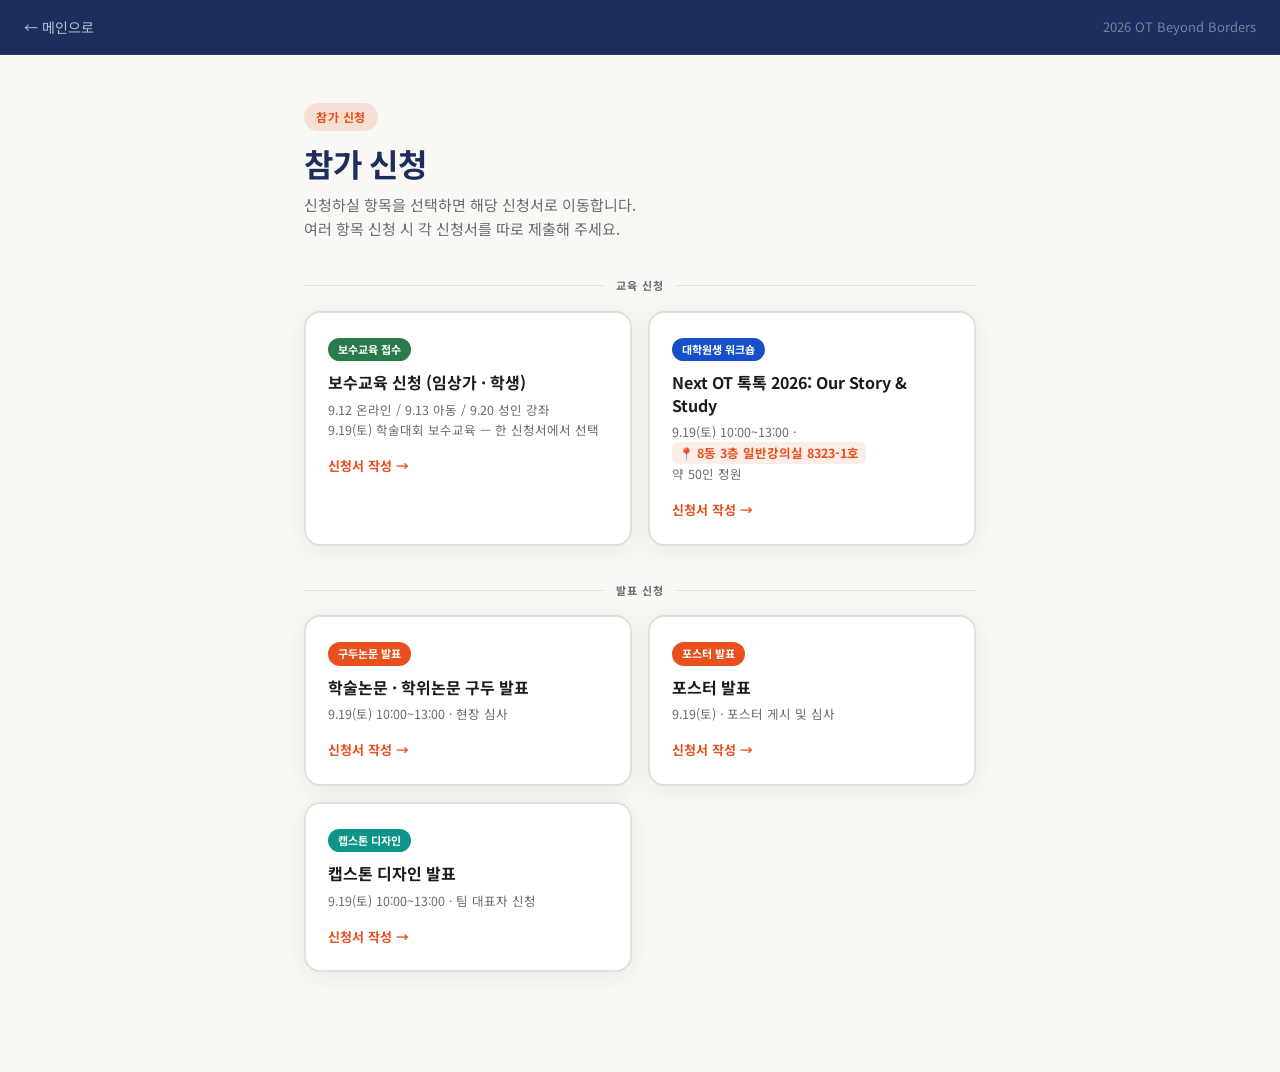
==== commit 488a9858: "feat: 강의 장소 확정 반영 + 장소 표기 강조·통일 - 워크숍: 대전보건대학교 8동 3층 일반강의실 8323-1호 - 9.19 보수교육: 대전보건대학교 8동 4층 대강당 - " ====
--- a/register/index.html
+++ b/register/index.html
@@ -97,7 +97,7 @@
       <a class="hub-card" href="workshop.html">
         <span class="hub-badge blue">대학원생 워크숍</span>
         <div class="hub-title">Next OT 톡톡 2026: Our Story &amp; Study</div>
-        <div class="hub-meta">9.19(토) 10:00~13:00 · 별도 강의실<br>약 50인 정원</div>
+        <div class="hub-meta">9.19(토) 10:00~13:00 · <span class="venue">8동 3층 일반강의실 8323-1호</span><br>약 50인 정원</div>
         <span class="hub-go">신청서 작성 →</span>
       </a>
     </div>
--- a/register/register.css
+++ b/register/register.css
@@ -151,6 +151,20 @@
   margin-top: 3px;
 }
 
+/* 강의 장소 강조 칩 — 회색 메타 줄에서 장소만 튀어 보이도록 */
+.venue {
+  display: inline-flex;
+  align-items: center;
+  gap: 3px;
+  font-weight: 700;
+  color: var(--orange);
+  background: rgba(232,80,31,0.10);
+  padding: 1px 7px;
+  border-radius: 6px;
+  white-space: nowrap;
+}
+.venue::before { content: "📍"; font-size: 0.95em; line-height: 1; }
+
 /* 구분 선택 (임상가 / 학생) */
 .role-select {
   display: grid;
@@ -177,7 +191,6 @@
   border-color: var(--orange);
   background: rgba(232,80,31,0.05);
 }
-.role-select .role-icon { font-size: 28px; display: block; margin-bottom: 8px; }
 .role-select .role-name { font-size: 16px; font-weight: 700; color: var(--black); display: block; margin-bottom: 4px; }
 .role-select .role-desc { font-size: 12.5px; color: var(--text-sub); line-height: 1.5; }
 
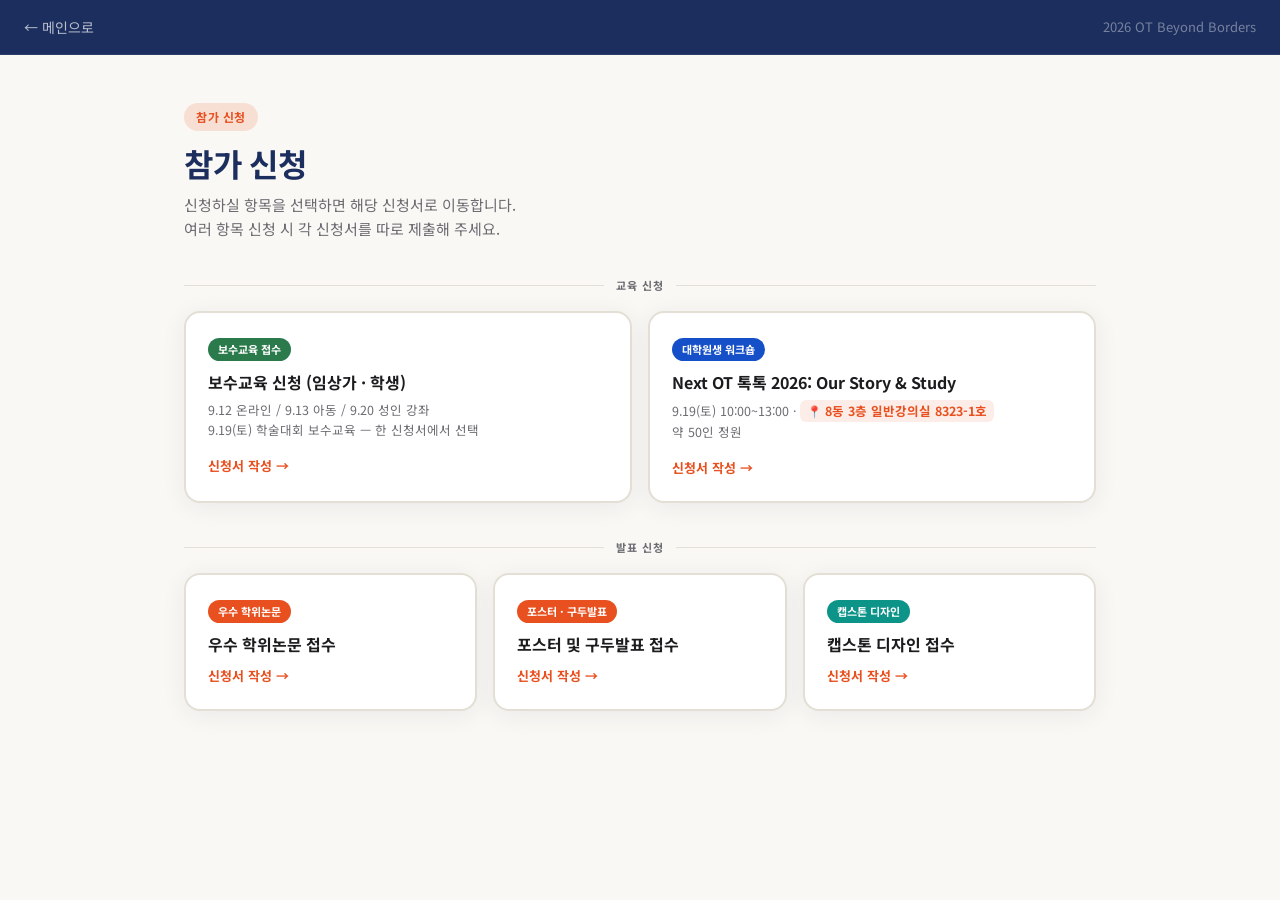
==== commit 4477c99d: "feat: 최종 수정 — 접수 안내·기간·장소 확정 및 강좌 구조 개편 - 사전등록 안내 → 접수 안내, 접수기간 종료일 8.31(월) 확정 - 구두논문·캡스톤 장소 → 8동 3층" ====
--- a/register/index.html
+++ b/register/index.html
@@ -13,7 +13,7 @@
     :root { --font-sans: var(--body); --font-display: var(--display); }
 
     .hub-main {
-      max-width: 720px;
+      max-width: 960px;
       margin: 0 auto;
       padding: 48px 24px 100px;
     }
@@ -22,7 +22,17 @@
       grid-template-columns: 1fr 1fr;
       gap: 16px;
     }
-    @media (max-width: 560px) { .hub-grid { grid-template-columns: 1fr; } }
+    /* ✏️ 편집: 발표 신청 3카드 — 3열 그리드 */
+    .hub-grid--3 {
+      grid-template-columns: repeat(3, 1fr);
+    }
+    @media (max-width: 960px) {
+      .hub-grid--3 { grid-template-columns: 1fr 1fr; }
+    }
+    @media (max-width: 560px) {
+      .hub-grid,
+      .hub-grid--3 { grid-template-columns: 1fr; }
+    }
 
     .hub-card {
       display: block;
@@ -103,23 +113,20 @@
     </div>
 
     <div class="hub-section-label"><span>발표 신청</span></div>
-    <div class="hub-grid">
+    <div class="hub-grid hub-grid--3">
       <a class="hub-card" href="oral.html">
-        <span class="hub-badge orange">구두논문 발표</span>
-        <div class="hub-title">학술논문 · 학위논문 구두 발표</div>
-        <div class="hub-meta">9.19(토) 10:00~13:00 · 현장 심사</div>
+        <span class="hub-badge orange">우수 학위논문</span>
+        <div class="hub-title">우수 학위논문 접수</div>
         <span class="hub-go">신청서 작성 →</span>
       </a>
       <a class="hub-card" href="poster.html">
-        <span class="hub-badge orange">포스터 발표</span>
-        <div class="hub-title">포스터 발표</div>
-        <div class="hub-meta">9.19(토) · 포스터 게시 및 심사</div>
+        <span class="hub-badge orange">포스터 · 구두발표</span>
+        <div class="hub-title">포스터 및 구두발표 접수</div>
         <span class="hub-go">신청서 작성 →</span>
       </a>
       <a class="hub-card" href="capstone.html">
         <span class="hub-badge teal">캡스톤 디자인</span>
-        <div class="hub-title">캡스톤 디자인 발표</div>
-        <div class="hub-meta">9.19(토) 10:00~13:00 · 팀 대표자 신청</div>
+        <div class="hub-title">캡스톤 디자인 접수</div>
         <span class="hub-go">신청서 작성 →</span>
       </a>
     </div>
--- a/register/register.css
+++ b/register/register.css
@@ -259,6 +259,111 @@
   margin-top: 16px; line-height: 1.6; text-align: center;
 }
 
+/* 임상경력 입력 (약 ○○년) */
+.career-input { display: flex; align-items: center; gap: 8px; }
+.career-input input { text-align: center; }
+.career-prefix, .career-suffix {
+  font-size: 14px; font-weight: 600; color: var(--text-sub); flex-shrink: 0;
+}
+
+/* 교육비 납부방법 선택 */
+.pay-method-group { display: flex; flex-direction: column; gap: 10px; }
+.pay-method {
+  display: flex; align-items: flex-start; gap: 10px;
+  cursor: pointer; font-weight: 400;
+  padding: 14px 16px;
+  background: #fff;
+  border: 1px solid var(--border);
+  border-radius: 10px;
+  transition: border-color 0.2s, background 0.2s;
+}
+.pay-method input[type="radio"] { accent-color: var(--orange); margin-top: 3px; flex-shrink: 0; }
+.pay-method:has(input:checked) { border-color: var(--orange); background: rgba(232,80,31,0.06); }
+.pay-method-name { display: block; font-size: 14.5px; font-weight: 600; color: var(--black); margin-bottom: 3px; }
+.pay-method-desc { display: block; font-size: 13px; color: var(--text-sub); line-height: 1.6; }
+
+/* 계좌이체 하위 선택 (개인납부 · 기관납부) */
+.pay-method-sub {
+  margin: -4px 0 16px;
+  padding: 12px 14px 4px;
+  border-left: 3px solid var(--orange);
+  background: rgba(232,80,31,0.04);
+  border-radius: 0 10px 10px 0;
+}
+.pay-method-sub-label {
+  font-size: 12px; font-weight: 700; letter-spacing: 0.06em;
+  text-transform: uppercase; color: var(--text-sub);
+  margin-bottom: 10px;
+}
+.pay-method-sub-item { margin-left: 0; }
+
+/* ===== 교육비 장바구니 ===== */
+.fee-cart {
+  background: #fff;
+  border: 1px solid var(--border);
+  border-radius: 14px;
+  padding: 18px 20px;
+  box-shadow: 0 6px 24px rgba(0,0,0,0.06);
+}
+.fee-cart-head {
+  display: flex; align-items: baseline; justify-content: space-between;
+  gap: 8px; margin-bottom: 12px;
+}
+.fee-cart-title { font-size: 15px; font-weight: 700; color: var(--navy); }
+.fee-cart-unit { font-size: 12px; color: var(--text-sub); }
+.fee-cart-list { list-style: none; margin: 0; padding: 0; }
+.fee-cart-list li {
+  display: flex; align-items: flex-start; justify-content: space-between;
+  gap: 10px; padding: 8px 0;
+  border-bottom: 1px dashed var(--border);
+  font-size: 13px; line-height: 1.45;
+}
+.fee-item-name { color: var(--text); }
+.fee-item-price { color: var(--black); font-weight: 600; white-space: nowrap; }
+.fee-cart-empty { color: var(--text-dim); font-size: 13px; justify-content: center !important; }
+.fee-cart-total {
+  display: flex; align-items: center; justify-content: space-between;
+  margin-top: 12px; padding-top: 12px;
+  border-top: 2px solid var(--border);
+  font-size: 14px; font-weight: 600; color: var(--black);
+}
+.fee-cart-total strong { font-size: 20px; color: var(--orange); }
+.fee-cart-note { font-size: 11.5px; color: var(--text-dim); margin-top: 10px; line-height: 1.5; }
+
+/* 데스크탑: 폼 우측 고정 사이드바 */
+@media (min-width: 1200px) {
+  .fee-cart {
+    position: fixed;
+    top: 96px;
+    left: calc(50% + 340px);
+    width: 264px;
+    max-height: calc(100vh - 130px);
+    overflow-y: auto;
+  }
+}
+
+/* 모바일·태블릿: 화면 하단 고정 요약 바 */
+@media (max-width: 1199px) {
+  .reg-main { padding-bottom: 130px; }
+  .fee-cart {
+    position: fixed; left: 0; right: 0; bottom: 0;
+    z-index: 90;
+    border-radius: 14px 14px 0 0;
+    border-bottom: none;
+    padding: 12px 20px;
+    box-shadow: 0 -4px 20px rgba(0,0,0,0.10);
+    display: flex; align-items: center; justify-content: space-between; gap: 12px;
+  }
+  .fee-cart-head { margin-bottom: 0; flex-direction: column; align-items: flex-start; gap: 2px; }
+  .fee-cart-list, .fee-cart-note { display: none; }
+  .fee-cart-total {
+    margin: 0; padding: 0; border: none;
+    flex-direction: column; align-items: flex-end; gap: 0;
+  }
+  .fee-cart-total > span { font-size: 11px; color: var(--text-sub); }
+  .fee-cart-total strong { font-size: 22px; }
+}
+
 /* 제출 완료 메시지 */
 .success-msg {
   display: none;
@@ -274,3 +379,32 @@
   margin-bottom: 8px;
 }
 .success-desc { font-size: 15px; color: var(--text-sub); line-height: 1.6; }
+
+/* 양식 다운로드 · 파일 첨부 */
+.download-list {
+  display: flex;
+  flex-direction: column;
+  gap: 10px;
+}
+.download-btn {
+  display: inline-flex;
+  align-items: center;
+  justify-content: center;
+  padding: 12px 16px;
+  border-radius: 10px;
+  border: 2px solid var(--orange);
+  color: var(--orange);
+  font-size: 14px;
+  font-weight: 700;
+  text-decoration: none;
+  transition: background 0.2s, color 0.2s;
+}
+.download-btn:hover {
+  background: var(--orange);
+  color: #fff;
+}
+.form-group input[type="file"] {
+  padding: 10px;
+  font-size: 14px;
+  background: #fff;
+}
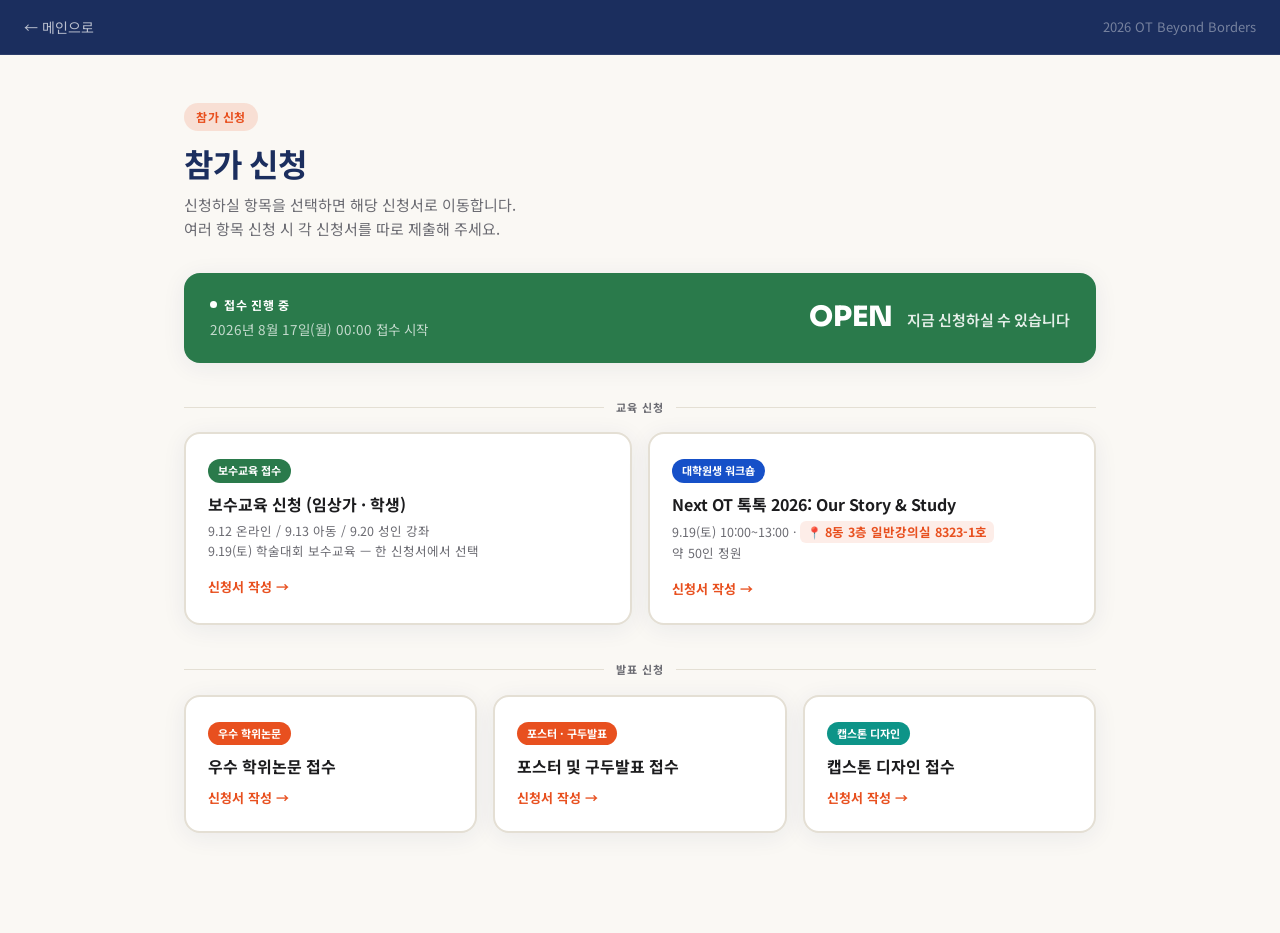
==== commit b312f761: "feat: 접수 오픈 게이팅(8/17 00시) + D-day 카운트다운 추가 register/index.html에 접수 시작 확정일 기준 fail-closed 잠금과 실시간 D-d" ====
--- a/register/index.html
+++ b/register/index.html
@@ -45,6 +45,68 @@
       transition: border-color 0.2s, transform 0.15s;
     }
     .hub-card:hover { border-color: var(--orange); transform: translateY(-3px); }
+    /* ✏️ 편집: 접수 오픈 전 잠김 상태 */
+    .hub-card.is-locked {
+      opacity: 0.55;
+      cursor: not-allowed;
+      pointer-events: none;
+      filter: grayscale(0.35);
+    }
+    .hub-card.is-locked .hub-go { color: var(--text-dim); }
+
+    /* ===== D-day 카운트다운 배너 ===== */
+    .reg-countdown {
+      display: flex; align-items: center; gap: 20px; flex-wrap: wrap;
+      background: var(--navy);
+      color: #fff;
+      border-radius: 16px;
+      padding: 22px 26px;
+      margin-bottom: 28px;
+      box-shadow: var(--shadow);
+    }
+    .reg-countdown.is-open { background: var(--green); }
+    .rc-left { display: flex; flex-direction: column; gap: 5px; }
+    .rc-badge {
+      display: inline-flex; align-items: center; gap: 7px;
+      font-size: 12px; font-weight: 700; letter-spacing: 0.06em;
+      color: var(--orange-l);
+    }
+    .rc-badge::before {
+      content: ''; width: 7px; height: 7px; border-radius: 50%;
+      background: currentColor;
+      box-shadow: 0 0 0 0 currentColor;
+      animation: rc-pulse 1.8s ease-out infinite;
+    }
+    .reg-countdown.is-open .rc-badge { color: #fff; }
+    @keyframes rc-pulse {
+      0%   { box-shadow: 0 0 0 0 rgba(255,107,58,0.6); }
+      70%  { box-shadow: 0 0 0 8px rgba(255,107,58,0); }
+      100% { box-shadow: 0 0 0 0 rgba(255,107,58,0); }
+    }
+    .rc-date { font-size: 13.5px; color: rgba(255,255,255,0.72); }
+    .rc-main {
+      margin-left: auto; text-align: right;
+      display: flex; align-items: baseline; gap: 14px;
+      flex-wrap: wrap; justify-content: flex-end;
+    }
+    .rc-dday {
+      font-family: var(--display);
+      font-size: 42px; font-weight: 800; line-height: 1;
+      letter-spacing: -0.01em;
+    }
+    .rc-dday .num { color: var(--orange-l); }
+    .reg-countdown.is-open .rc-dday { font-size: 28px; color: #fff; }
+    .rc-timer {
+      font-family: var(--display);
+      font-variant-numeric: tabular-nums;
+      font-size: 15px; font-weight: 600;
+      color: rgba(255,255,255,0.88);
+    }
+    @media (max-width: 560px) {
+      .reg-countdown { flex-direction: column; align-items: flex-start; gap: 14px; padding: 20px; }
+      .rc-main { margin-left: 0; text-align: left; justify-content: flex-start; }
+      .rc-dday { font-size: 38px; }
+    }
     .hub-badge {
       display: inline-flex; align-items: center;
       font-size: 11px; font-weight: 700; color: #fff;
@@ -96,6 +158,18 @@
     <h1 class="reg-page-title">참가 신청</h1>
     <p class="reg-page-desc">신청하실 항목을 선택하면 해당 신청서로 이동합니다.<br>여러 항목 신청 시 각 신청서를 따로 제출해 주세요.</p>
 
+    <!-- ✏️ 편집: 접수 오픈 카운트다운 (오픈일 8/17 00:00 이후 자동 해제) -->
+    <div class="reg-countdown" id="reg-countdown" role="status" aria-live="polite">
+      <div class="rc-left">
+        <span class="rc-badge" id="rc-badge">접수 시작 예정</span>
+        <span class="rc-date">2026년 8월 17일(월) 00:00 접수 시작</span>
+      </div>
+      <div class="rc-main">
+        <span class="rc-dday" id="rc-dday">D<span class="num">-00</span></span>
+        <span class="rc-timer" id="rc-timer">남은 시간을 계산 중…</span>
+      </div>
+    </div>
+
     <div class="hub-section-label"><span>교육 신청</span></div>
     <div class="hub-grid">
       <a class="hub-card" href="ceu.html">
@@ -131,5 +205,88 @@
       </a>
     </div>
   </main>
+
+  <!-- ✏️ 편집: 접수 오픈 게이팅 + D-day 카운트다운 -->
+  <script>
+    (function () {
+      // 접수 오픈 시각 (KST 고정 — 접속자 시간대와 무관)
+      var OPEN_TS = new Date('2026-08-17T00:00:00+09:00').getTime();
+
+      var banner = document.getElementById('reg-countdown');
+      var elBadge = document.getElementById('rc-badge');
+      var elDday = document.getElementById('rc-dday');
+      var elTimer = document.getElementById('rc-timer');
+      var cards = document.querySelectorAll('.hub-card');
+      if (!banner) return;
+
+      var opened = false;
+
+      function pad(n) { return (n < 10 ? '0' : '') + n; }
+
+      // KST 기준 '달력 날짜 번호' (자정 경계로 D-day 계산)
+      function kstDayNum(ts) {
+        return Math.floor((ts + 9 * 3600000) / 86400000);
+      }
+
+      function setLocked() {
+        cards.forEach(function (c) {
+          c.classList.add('is-locked');
+          c.setAttribute('aria-disabled', 'true');
+          c.setAttribute('tabindex', '-1');
+          var go = c.querySelector('.hub-go');
+          if (go) {
+            if (!go.dataset.orig) go.dataset.orig = go.textContent;
+            go.textContent = '8월 17일 접수 시작';
+          }
+        });
+      }
+
+      function setOpen() {
+        if (opened) return;
+        opened = true;
+        banner.classList.add('is-open');
+        elBadge.textContent = '접수 진행 중';
+        elDday.textContent = 'OPEN';
+        elTimer.textContent = '지금 신청하실 수 있습니다';
+        cards.forEach(function (c) {
+          c.classList.remove('is-locked');
+          c.removeAttribute('aria-disabled');
+          c.removeAttribute('tabindex');
+          var go = c.querySelector('.hub-go');
+          if (go && go.dataset.orig) go.textContent = go.dataset.orig;
+        });
+      }
+
+      // 잠김 상태에서 카드 클릭 차단 (pointer-events 보조 안전장치)
+      cards.forEach(function (c) {
+        c.addEventListener('click', function (e) {
+          if (c.classList.contains('is-locked')) e.preventDefault();
+        });
+      });
+
+      function tick() {
+        var diff = OPEN_TS - Date.now();
+        if (diff <= 0) { setOpen(); return; }
+
+        var dday = kstDayNum(OPEN_TS) - kstDayNum(Date.now());
+        elDday.innerHTML = 'D<span class="num">-' + dday + '</span>';
+
+        var s = Math.floor(diff / 1000);
+        var days = Math.floor(s / 86400);
+        var h = Math.floor((s % 86400) / 3600);
+        var m = Math.floor((s % 3600) / 60);
+        var sec = s % 60;
+        elTimer.textContent =
+          (days > 0 ? days + '일 ' : '') + pad(h) + ':' + pad(m) + ':' + pad(sec) + ' 남음';
+      }
+
+      setLocked();          // 기본 잠김 (fail-closed)
+      tick();
+      var timer = setInterval(function () {
+        tick();
+        if (opened) clearInterval(timer);
+      }, 1000);
+    })();
+  </script>
 </body>
 </html>
--- a/css/style.css
+++ b/css/style.css
@@ -94,7 +94,8 @@
   text-decoration: none;
 }
 .nav.scrolled .nav-logo { color: var(--navy); }
-.nav-logo span { color: var(--orange); }
+.nav-logo span { color: var(--orange-l); }
+.nav.scrolled .nav-logo span { color: var(--orange-text); }
 
 .nav-menu {
   display: flex;
@@ -102,20 +103,21 @@
   align-items: center;
 }
 .nav-menu a {
-  font-size: 13px;
+  font-size: 14px;
   font-weight: 500;
-  color: rgba(255,255,255,0.8);
+  color: rgba(255,255,255,0.85);
   transition: color .2s;
 }
 .nav.scrolled .nav-menu a { color: var(--text-sub); }
-.nav-menu a:hover { color: var(--orange); }
+.nav-menu a:hover { color: var(--orange-l); }
+.nav.scrolled .nav-menu a:hover { color: var(--orange-text); }
 
 .nav-cta {
   background: var(--orange);
   color: #fff !important;
-  padding: 9px 20px;
+  padding: 11px 24px;
   border-radius: 100px;
-  font-size: 13px;
+  font-size: 14px;
   font-weight: 700;
   transition: background .2s, transform .2s;
 }
@@ -193,7 +195,7 @@
     color: var(--text-sub) !important;
     border-bottom: 1px solid var(--border);
   }
-  .nav-menu .nav-link:hover { color: var(--orange) !important; }
+  .nav-menu .nav-link:hover { color: var(--orange-text) !important; }
   .nav-menu .nav-cta {
     margin-top: 20px;
     text-align: center;
@@ -279,11 +281,11 @@
   background: rgba(255,255,255,0.08);
   border: 1px solid rgba(255,255,255,0.18);
   backdrop-filter: blur(10px);
-  padding: 7px 16px;
+  padding: 8px 18px;
   border-radius: 100px;
-  font-size: 12px;
+  font-size: 13px;
   font-weight: 600;
-  color: rgba(255,255,255,0.85);
+  color: rgba(255,255,255,0.9);
   margin-bottom: 26px;
   letter-spacing: 0.3px;
 }
@@ -332,9 +334,9 @@
 .btn-primary {
   background: var(--orange);
   color: #fff;
-  padding: 15px 32px;
+  padding: 17px 36px;
   border-radius: 100px;
-  font-size: 15px;
+  font-size: 16px;
   font-weight: 700;
   display: inline-flex; align-items: center; gap: 8px;
   transition: background .2s, transform .2s, box-shadow .2s;
@@ -347,9 +349,9 @@
   border: 1px solid rgba(255,255,255,0.25);
   backdrop-filter: blur(10px);
   color: #fff;
-  padding: 15px 28px;
+  padding: 17px 32px;
   border-radius: 100px;
-  font-size: 15px;
+  font-size: 16px;
   font-weight: 600;
   display: inline-flex; align-items: center; gap: 8px;
   transition: background .2s, transform .2s;
@@ -404,11 +406,11 @@
 .section-eyebrow {
   display: inline-block;
   font-family: var(--display);
-  font-size: 12px;
-  font-weight: 700;
-  letter-spacing: 2px;
+  font-size: 13px;
+  font-weight: 700;
+  letter-spacing: 1.5px;
   text-transform: uppercase;
-  color: var(--orange);
+  color: var(--orange-text);
   margin-bottom: 12px;
 }
 .section-title {
@@ -461,7 +463,7 @@
 .value-card:nth-child(2) .value-icon { background: rgba(22,80,200,0.12); }
 .value-card:nth-child(2) .value-icon .icon { color: var(--blue); }
 .value-card:nth-child(3) .value-icon { background: rgba(232,80,31,0.12); }
-.value-card:nth-child(3) .value-icon .icon { color: var(--orange); }
+.value-card:nth-child(3) .value-icon .icon { color: var(--orange-text); }
 .value-card:nth-child(4) .value-icon { background: rgba(92,46,153,0.12); }
 .value-card:nth-child(4) .value-icon .icon { color: var(--purple); }
 .value-en {
@@ -677,7 +679,7 @@
   letter-spacing: -1px;
 }
 .keynote-name { font-size: 16px; font-weight: 800; color: var(--black); margin-bottom: 5px; }
-.keynote-desc { font-size: 12px; color: var(--text-sub); line-height: 1.7; }
+.keynote-desc { font-size: 13.5px; color: var(--text-sub); line-height: 1.75; }
 
 /* ============================================================
    ⑤ 강의 일정 타임라인 카드
@@ -742,13 +744,13 @@
   margin-bottom: 8px;
 }
 .sched-lec { font-size: 14px; font-weight: 700; color: var(--black); line-height: 1.45; margin-bottom: 6px; }
-.sched-spk { font-size: 12px; color: var(--text-sub); line-height: 1.5; }
+.sched-spk { font-size: 13px; color: var(--text-sub); line-height: 1.55; }
 .sched-spk strong { color: var(--text); }
 
 .sched-spk-list { margin-top: 6px; }
 .sched-spk-item {
   display: flex; align-items: baseline; gap: 7px;
-  font-size: 12px; color: var(--text); margin-bottom: 4px;
+  font-size: 13px; color: var(--text); margin-bottom: 4px;
 }
 .sched-spk-item .n {
   width: 17px; height: 17px; border-radius: 50%;
@@ -758,7 +760,7 @@
   flex-shrink: 0;
 }
 .sched-venue {
-  font-size: 12px; color: var(--text-dim);
+  font-size: 13px; color: var(--text-sub);
   margin-top: 16px; padding-top: 14px;
   border-top: 1px dashed var(--border);
   display: flex; align-items: center; gap: 5px;
@@ -797,9 +799,9 @@
 }
 .core-eyebrow {
   font-family: var(--display);
-  font-size: 11px;
-  font-weight: 700;
-  letter-spacing: 2px;
+  font-size: 12px;
+  font-weight: 700;
+  letter-spacing: 1.5px;
   text-transform: uppercase;
   color: var(--orange-l);
   margin-bottom: 10px;
@@ -843,7 +845,7 @@
 .venue-body { padding: 26px; flex: 1; }
 .venue-label {
   display: inline-flex; align-items: center; gap: 5px;
-  font-size: 12px; font-weight: 700; color: var(--orange);
+  font-size: 13px; font-weight: 700; color: var(--orange-text);
   margin-bottom: 10px;
 }
 .venue-name { font-size: 19px; font-weight: 800; color: var(--navy); margin-bottom: 8px; }
@@ -890,8 +892,8 @@
 .reg-left { }
 .reg-eyebrow {
   font-family: var(--display);
-  font-size: 12px; font-weight: 700;
-  letter-spacing: 2px; text-transform: uppercase;
+  font-size: 13px; font-weight: 700;
+  letter-spacing: 1.5px; text-transform: uppercase;
   color: rgba(255,255,255,0.8);
   margin-bottom: 14px;
 }
@@ -912,10 +914,10 @@
 }
 .reg-btns { display: flex; gap: 12px; flex-wrap: wrap; }
 .reg-btn-white {
-  background: #fff; color: var(--orange);
-  padding: 15px 30px;
+  background: #fff; color: var(--orange-text);
+  padding: 16px 34px;
   border-radius: 100px;
-  font-size: 15px; font-weight: 700;
+  font-size: 16px; font-weight: 700;
   display: inline-flex; align-items: center; gap: 8px;
   transition: transform .2s, box-shadow .2s;
 }
@@ -924,9 +926,9 @@
   background: transparent;
   border: 2px solid rgba(255,255,255,0.6);
   color: #fff;
-  padding: 13px 28px;
+  padding: 14px 32px;
   border-radius: 100px;
-  font-size: 15px; font-weight: 700;
+  font-size: 16px; font-weight: 700;
   display: inline-flex; align-items: center; gap: 8px;
   transition: background .2s;
 }
@@ -981,7 +983,7 @@
   border-bottom: 1px solid rgba(255,255,255,0.1);
 }
 .footer-org-item { display: flex; flex-direction: column; gap: 5px; align-items: flex-start; }
-.footer-org-item .role { font-size: 10px; color: rgba(255,255,255,0.4); letter-spacing: 0.5px; }
+.footer-org-item .role { font-size: 11px; color: rgba(255,255,255,0.5); letter-spacing: 0.5px; }
 .footer-org-item .name { font-size: 13px; font-weight: 600; color: rgba(255,255,255,0.8); }
 .footer-org-logo {
   height: 32px;
@@ -1081,12 +1083,12 @@
   width: 100%;
   border-collapse: collapse;
   margin-top: 20px;
-  font-size: 13px;
+  font-size: 15px;
 }
 .tt-table th {
   padding: 9px 14px;
   text-align: left;
-  font-size: 11px;
+  font-size: 13px;
   font-weight: 700;
   color: rgba(255,255,255,0.5);
   letter-spacing: 0.5px;
@@ -1103,22 +1105,22 @@
 .tt-time {
   font-family: var(--display);
   font-weight: 700;
-  color: var(--orange-l);
+  color: #fff;
   white-space: nowrap;
-  font-size: 12px;
+  font-size: 15px;
 }
 .tt-tag {
   display: inline-block;
-  font-size: 10px;
-  font-weight: 700;
-  padding: 2px 8px;
+  font-size: 12px;
+  font-weight: 700;
+  padding: 4px 11px;
   border-radius: 100px;
   margin-bottom: 4px;
 }
-.tt-tag.main { background: rgba(232,80,31,0.3); color: var(--orange-l); }
-.tt-tag.sub  { background: rgba(22,80,200,0.25); color: #7ea8f8; }
-.tt-tag.break{ background: rgba(255,255,255,0.1); color: rgba(255,255,255,0.6); }
-.tt-parallel { font-size: 11px; color: rgba(255,255,255,0.5); margin-top: 3px; }
+.tt-tag.main { background: var(--blue-l); color: #fff; }
+.tt-tag.sub  { background: var(--blue-l); color: #fff; }
+.tt-tag.break{ background: rgba(255,255,255,0.16); color: rgba(255,255,255,0.9); }
+.tt-parallel { font-size: 13px; color: rgba(255,255,255,0.6); margin-top: 3px; }
 
 /* 동시진행 3열 레이아웃 */
 .tt-concurrent {
@@ -1134,6 +1136,10 @@
   grid-template-columns: 1fr 1fr 1fr;
   border-bottom: 1px solid rgba(255,255,255,0.08);
 }
+.tt-concurrent-row.row-4col {
+  grid-template-columns: repeat(4, 1fr);
+  border-bottom: 1px solid rgba(255,255,255,0.08);
+}
 .tt-concurrent-row.row-1col {
   grid-template-columns: 1fr;
   background: rgba(255,255,255,0.03);
@@ -1144,26 +1150,66 @@
 }
 .tt-concurrent-col:last-child { border-right: none; }
 .tt-concurrent-title {
+  font-size: 15px;
+  font-weight: 600;
+  color: rgba(255,255,255,0.92);
+  margin-top: 6px;
+  line-height: 1.5;
+}
+.tt-concurrent-sub {
+  font-size: 13px;
+  color: rgba(255,255,255,0.6);
+  margin-top: 3px;
+}
+.tt-concurrent-venue {
   font-size: 12px;
-  font-weight: 600;
-  color: rgba(255,255,255,0.90);
-  margin-top: 6px;
-  line-height: 1.45;
-}
-.tt-concurrent-sub {
-  font-size: 11px;
-  color: rgba(255,255,255,0.55);
-  margin-top: 3px;
-}
-.tt-concurrent-venue {
-  font-size: 10px;
-  color: var(--orange);
+  color: rgba(255,255,255,0.62);
   margin-top: 8px;
-  font-weight: 600;
+  font-weight: 500;
 }
 @media (max-width: 560px) {
-  .tt-concurrent-row.row-3col { grid-template-columns: 1fr; }
-  .tt-concurrent-col { border-right: none; border-bottom: 1px solid rgba(255,255,255,0.08); }
+  /* 카드형 세로 스택은 데스크톱 표보다 훨씬 길어 max-height 상향 (2000px에서 잘림 방지) */
+  .timetable-body.open { max-height: 5000px; }
+  /* 표를 카드형(세로 스택)으로 전환 — 고정폭 3열 붕괴 방지 */
+  .tt-table, .tt-table tbody { display: block; }
+  .tt-table thead { display: none; }
+  .tt-table tr {
+    display: block;
+    background: rgba(255,255,255,0.04);
+    border: 1px solid rgba(255,255,255,0.09);
+    border-radius: 14px;
+    padding: 14px 16px;
+    margin-bottom: 12px;
+  }
+  .tt-table tr:last-child td { border-bottom: none; }
+  .tt-table td {
+    display: block;
+    border: none !important;
+    padding: 0;
+  }
+  .tt-time { font-size: 17px; margin-bottom: 10px; white-space: normal; }
+  /* 프로그램 셀이 동시진행 그리드가 아닐 때 여백 */
+  .tt-table td:not(:first-child):not(.tt-loc) { line-height: 1.6; }
+  /* 장소 셀 라벨 표기 */
+  .tt-loc {
+    margin-top: 12px;
+    font-size: 12px;
+    color: rgba(255,255,255,0.6);
+  }
+  .tt-loc::before {
+    content: "장소 · ";
+    color: rgba(255,255,255,0.4);
+    font-weight: 600;
+  }
+  /* 동시진행 컬럼 1열 세로 배치 */
+  .tt-concurrent-row.row-3col,
+  .tt-concurrent-row.row-4col { grid-template-columns: 1fr; }
+  .tt-concurrent-col {
+    border-right: none;
+    border-bottom: 1px solid rgba(255,255,255,0.08);
+    padding: 12px 0;
+  }
+  .tt-concurrent-col:last-child { border-bottom: none; }
 }
 
 /* 강의 세부 아코디언 내부 */
@@ -1181,9 +1227,9 @@
   line-height: 1.5;
 }
 .acc-session-sub {
-  font-size: 12px;
+  font-size: 13px;
   color: var(--text-sub);
-  line-height: 1.6;
+  line-height: 1.65;
 }
 .acc-session-sub li {
   margin-left: 14px;
@@ -1199,7 +1245,7 @@
   display: flex;
   align-items: baseline;
   gap: 8px;
-  font-size: 12px;
+  font-size: 13px;
   color: var(--text);
 }
 .acc-speaker-item .n {
@@ -1215,7 +1261,7 @@
 .sched-card.purple .acc-speaker-item .n { background: var(--purple); }
 .acc-period-badge {
   display: inline-block;
-  font-size: 11px; font-weight: 700;
+  font-size: 12px; font-weight: 700;
   color: var(--text-sub);
   background: var(--ivory-2);
   padding: 3px 10px; border-radius: 6px;
@@ -1223,20 +1269,20 @@
 }
 .acc-period-head {
   font-size: 12px; font-weight: 700;
-  color: var(--orange);
-  border-left: 3px solid var(--orange);
+  color: var(--orange-text);
+  border-left: 3px solid var(--orange-text);
   padding-left: 8px;
   margin: 14px 0 8px;
 }
 .acc-instructor {
-  font-size: 12px;
+  font-size: 13px;
   color: var(--text-sub);
   margin-top: 6px;
   padding-top: 6px;
   border-top: 1px solid var(--border);
 }
 .acc-spk {
-  font-size: 11px;
+  font-size: 13px;
   color: var(--text-sub);
   margin-left: 6px;
   font-weight: 600;
@@ -1283,11 +1329,11 @@
 .tt-apply-link {
   display: inline-block;
   margin-top: 8px;
-  font-size: 11px;
-  font-weight: 700;
-  color: var(--orange);
+  font-size: 13px;
+  font-weight: 700;
+  color: var(--orange-l);
   text-decoration: none;
-  opacity: 0.85;
+  opacity: 0.95;
   transition: opacity 0.2s;
 }
 .tt-apply-link:hover { opacity: 1; text-decoration: underline; }
--- a/register/register.css
+++ b/register/register.css
@@ -165,14 +165,14 @@
 }
 .venue::before { content: "📍"; font-size: 0.95em; line-height: 1; }
 
-/* 구분 선택 (임상가 / 학생) */
+/* 구분 선택 (작업치료사 / 일반참가자 / 학생) */
 .role-select {
   display: grid;
-  grid-template-columns: 1fr 1fr;
+  grid-template-columns: repeat(3, 1fr);
   gap: 14px;
   margin-bottom: 36px;
 }
-@media (max-width: 480px) { .role-select { grid-template-columns: 1fr; } }
+@media (max-width: 720px) { .role-select { grid-template-columns: 1fr; } }
 .role-select label {
   display: block;
   background: #fff;
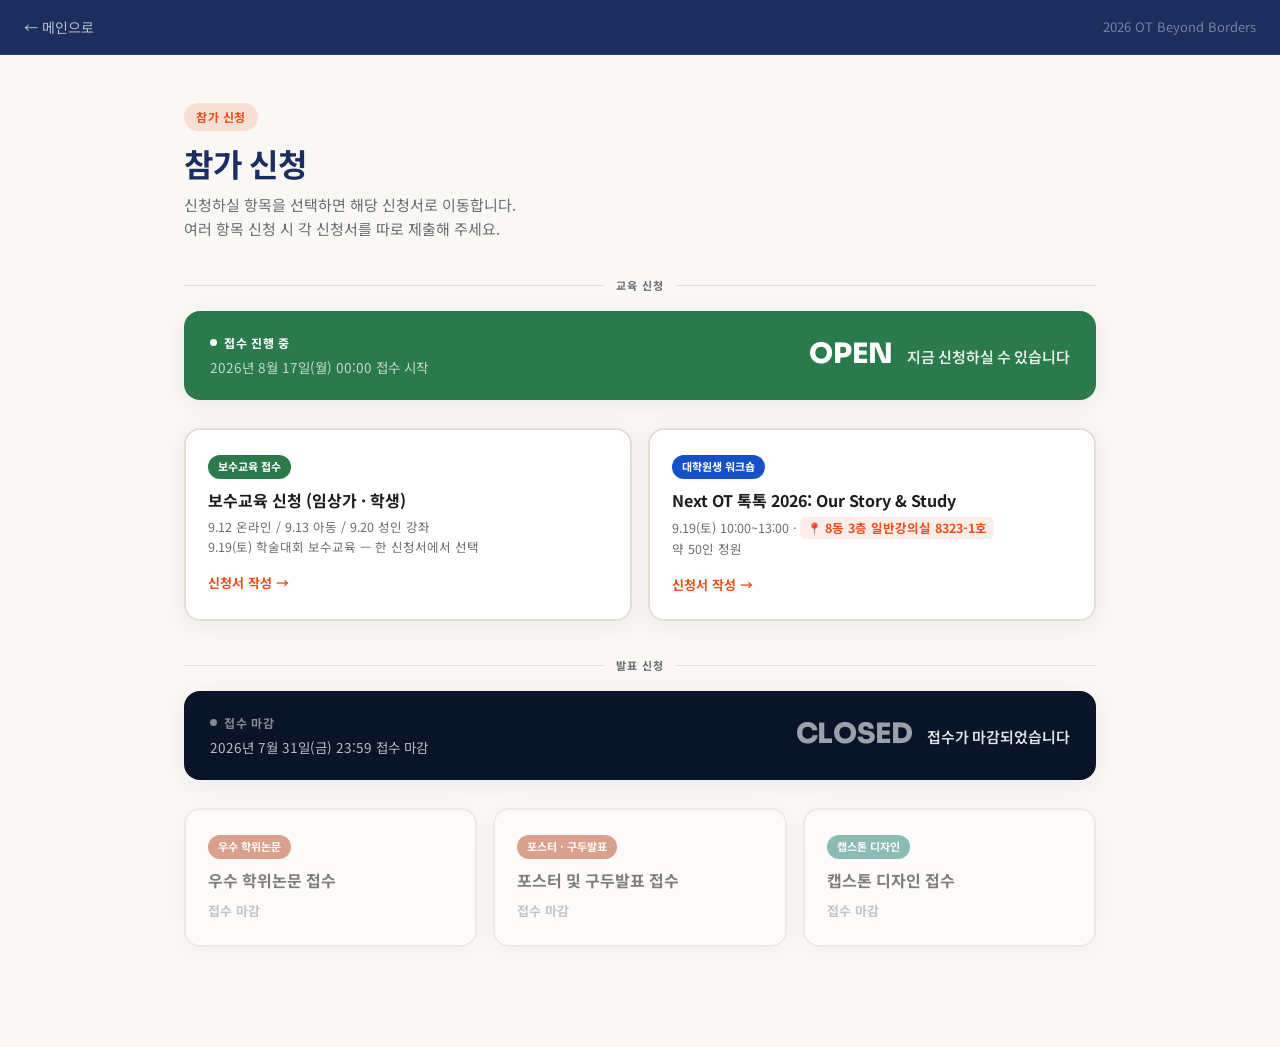
==== commit 45be0470: "feat: 분류별 접수 일정 분리 (교육 신청 오픈 게이트 / 발표 신청 마감 게이트) 교육 신청(보수교육·대학원생 워크숍)은 8/17 00:00 오픈 게이트를 유지하고, 발표 신" ====
--- a/register/index.html
+++ b/register/index.html
@@ -65,6 +65,10 @@
       box-shadow: var(--shadow);
     }
     .reg-countdown.is-open { background: var(--green); }
+    .reg-countdown.is-closed { background: var(--navy-deep); }
+    .reg-countdown.is-closed .rc-badge { color: rgba(255,255,255,0.5); }
+    .reg-countdown.is-closed .rc-badge::before { animation: none; }
+    .reg-countdown.is-closed .rc-dday { font-size: 28px; color: rgba(255,255,255,0.6); }
     .rc-left { display: flex; flex-direction: column; gap: 5px; }
     .rc-badge {
       display: inline-flex; align-items: center; gap: 7px;
@@ -158,27 +162,26 @@
     <h1 class="reg-page-title">참가 신청</h1>
     <p class="reg-page-desc">신청하실 항목을 선택하면 해당 신청서로 이동합니다.<br>여러 항목 신청 시 각 신청서를 따로 제출해 주세요.</p>
 
-    <!-- ✏️ 편집: 접수 오픈 카운트다운 (오픈일 8/17 00:00 이후 자동 해제) -->
-    <div class="reg-countdown" id="reg-countdown" role="status" aria-live="polite">
+    <div class="hub-section-label"><span>교육 신청</span></div>
+    <!-- ✏️ 편집: 교육 신청 접수 오픈 카운트다운 (오픈일 8/17 00:00 이후 자동 해제) -->
+    <div class="reg-countdown" data-gate="edu" role="status" aria-live="polite">
       <div class="rc-left">
-        <span class="rc-badge" id="rc-badge">접수 시작 예정</span>
+        <span class="rc-badge">접수 시작 예정</span>
         <span class="rc-date">2026년 8월 17일(월) 00:00 접수 시작</span>
       </div>
       <div class="rc-main">
-        <span class="rc-dday" id="rc-dday">D<span class="num">-00</span></span>
-        <span class="rc-timer" id="rc-timer">남은 시간을 계산 중…</span>
+        <span class="rc-dday">D<span class="num">-00</span></span>
+        <span class="rc-timer">남은 시간을 계산 중…</span>
       </div>
     </div>
-
-    <div class="hub-section-label"><span>교육 신청</span></div>
     <div class="hub-grid">
-      <a class="hub-card" href="ceu.html">
+      <a class="hub-card" data-gate="edu" href="ceu.html">
         <span class="hub-badge green">보수교육 접수</span>
         <div class="hub-title">보수교육 신청 (임상가 · 학생)</div>
         <div class="hub-meta">9.12 온라인 / 9.13 아동 / 9.20 성인 강좌<br>9.19(토) 학술대회 보수교육 — 한 신청서에서 선택</div>
         <span class="hub-go">신청서 작성 →</span>
       </a>
-      <a class="hub-card" href="workshop.html">
+      <a class="hub-card" data-gate="edu" href="workshop.html">
         <span class="hub-badge blue">대학원생 워크숍</span>
         <div class="hub-title">Next OT 톡톡 2026: Our Story &amp; Study</div>
         <div class="hub-meta">9.19(토) 10:00~13:00 · <span class="venue">8동 3층 일반강의실 8323-1호</span><br>약 50인 정원</div>
@@ -187,18 +190,29 @@
     </div>
 
     <div class="hub-section-label"><span>발표 신청</span></div>
+    <!-- ✏️ 편집: 발표 신청 접수 마감 카운트다운 (마감일 7/31 23:59:59 이후 자동 잠김) -->
+    <div class="reg-countdown" data-gate="pres" role="status" aria-live="polite">
+      <div class="rc-left">
+        <span class="rc-badge">접수 진행 중</span>
+        <span class="rc-date">2026년 7월 31일(금) 23:59 접수 마감</span>
+      </div>
+      <div class="rc-main">
+        <span class="rc-dday">D<span class="num">-00</span></span>
+        <span class="rc-timer">남은 시간을 계산 중…</span>
+      </div>
+    </div>
     <div class="hub-grid hub-grid--3">
-      <a class="hub-card" href="oral.html">
+      <a class="hub-card" data-gate="pres" href="oral.html">
         <span class="hub-badge orange">우수 학위논문</span>
         <div class="hub-title">우수 학위논문 접수</div>
         <span class="hub-go">신청서 작성 →</span>
       </a>
-      <a class="hub-card" href="poster.html">
+      <a class="hub-card" data-gate="pres" href="poster.html">
         <span class="hub-badge orange">포스터 · 구두발표</span>
         <div class="hub-title">포스터 및 구두발표 접수</div>
         <span class="hub-go">신청서 작성 →</span>
       </a>
-      <a class="hub-card" href="capstone.html">
+      <a class="hub-card" data-gate="pres" href="capstone.html">
         <span class="hub-badge teal">캡스톤 디자인</span>
         <div class="hub-title">캡스톤 디자인 접수</div>
         <span class="hub-go">신청서 작성 →</span>
@@ -206,86 +220,111 @@
     </div>
   </main>
 
-  <!-- ✏️ 편집: 접수 오픈 게이팅 + D-day 카운트다운 -->
+  <!-- ✏️ 편집: 분류별 접수 게이팅 + D-day/마감 카운트다운
+       교육 신청(edu) = 오픈 게이트(8/17 00:00부터), 발표 신청(pres) = 마감 게이트(7/31 23:59:59까지) -->
   <script>
     (function () {
-      // 접수 오픈 시각 (KST 고정 — 접속자 시간대와 무관)
-      var OPEN_TS = new Date('2026-08-17T00:00:00+09:00').getTime();
-
-      var banner = document.getElementById('reg-countdown');
-      var elBadge = document.getElementById('rc-badge');
-      var elDday = document.getElementById('rc-dday');
-      var elTimer = document.getElementById('rc-timer');
-      var cards = document.querySelectorAll('.hub-card');
-      if (!banner) return;
-
-      var opened = false;
-
       function pad(n) { return (n < 10 ? '0' : '') + n; }
-
       // KST 기준 '달력 날짜 번호' (자정 경계로 D-day 계산)
-      function kstDayNum(ts) {
-        return Math.floor((ts + 9 * 3600000) / 86400000);
-      }
-
-      function setLocked() {
-        cards.forEach(function (c) {
-          c.classList.add('is-locked');
-          c.setAttribute('aria-disabled', 'true');
-          c.setAttribute('tabindex', '-1');
-          var go = c.querySelector('.hub-go');
-          if (go) {
-            if (!go.dataset.orig) go.dataset.orig = go.textContent;
-            go.textContent = '8월 17일 접수 시작';
-          }
-        });
-      }
-
-      function setOpen() {
-        if (opened) return;
-        opened = true;
-        banner.classList.add('is-open');
-        elBadge.textContent = '접수 진행 중';
-        elDday.textContent = 'OPEN';
-        elTimer.textContent = '지금 신청하실 수 있습니다';
-        cards.forEach(function (c) {
-          c.classList.remove('is-locked');
-          c.removeAttribute('aria-disabled');
-          c.removeAttribute('tabindex');
-          var go = c.querySelector('.hub-go');
-          if (go && go.dataset.orig) go.textContent = go.dataset.orig;
-        });
-      }
-
-      // 잠김 상태에서 카드 클릭 차단 (pointer-events 보조 안전장치)
-      cards.forEach(function (c) {
-        c.addEventListener('click', function (e) {
-          if (c.classList.contains('is-locked')) e.preventDefault();
-        });
-      });
-
-      function tick() {
-        var diff = OPEN_TS - Date.now();
-        if (diff <= 0) { setOpen(); return; }
-
-        var dday = kstDayNum(OPEN_TS) - kstDayNum(Date.now());
-        elDday.innerHTML = 'D<span class="num">-' + dday + '</span>';
-
-        var s = Math.floor(diff / 1000);
+      function kstDayNum(ts) { return Math.floor((ts + 9 * 3600000) / 86400000); }
+
+      function formatCountdown(diffMs) {
+        if (diffMs < 0) diffMs = 0;
+        var s = Math.floor(diffMs / 1000);
         var days = Math.floor(s / 86400);
         var h = Math.floor((s % 86400) / 3600);
         var m = Math.floor((s % 3600) / 60);
         var sec = s % 60;
-        elTimer.textContent =
-          (days > 0 ? days + '일 ' : '') + pad(h) + ':' + pad(m) + ':' + pad(sec) + ' 남음';
+        return (days > 0 ? days + '일 ' : '') + pad(h) + ':' + pad(m) + ':' + pad(sec);
       }
 
-      setLocked();          // 기본 잠김 (fail-closed)
-      tick();
-      var timer = setInterval(function () {
+      function wireGate(gateKey, mode, tsIso, lockedGoText) {
+        var banner = document.querySelector('.reg-countdown[data-gate="' + gateKey + '"]');
+        var cards = document.querySelectorAll('.hub-card[data-gate="' + gateKey + '"]');
+        if (!banner || !cards.length) return;
+
+        var ts = new Date(tsIso).getTime();
+        var elBadge = banner.querySelector('.rc-badge');
+        var elDday = banner.querySelector('.rc-dday');
+        var elTimer = banner.querySelector('.rc-timer');
+
+        function isOpenNow() {
+          return mode === 'close-at' ? Date.now() < ts : Date.now() >= ts;
+        }
+
+        function lockCards() {
+          cards.forEach(function (c) {
+            c.classList.add('is-locked');
+            c.setAttribute('aria-disabled', 'true');
+            c.setAttribute('tabindex', '-1');
+            var go = c.querySelector('.hub-go');
+            if (go) {
+              if (!go.dataset.orig) go.dataset.orig = go.textContent;
+              go.textContent = lockedGoText;
+            }
+          });
+        }
+        function unlockCards() {
+          cards.forEach(function (c) {
+            c.classList.remove('is-locked');
+            c.removeAttribute('aria-disabled');
+            c.removeAttribute('tabindex');
+            var go = c.querySelector('.hub-go');
+            if (go && go.dataset.orig) go.textContent = go.dataset.orig;
+          });
+        }
+        cards.forEach(function (c) {
+          c.addEventListener('click', function (e) {
+            if (c.classList.contains('is-locked')) e.preventDefault();
+          });
+        });
+
+        var finished = false;
+
+        function renderOpenFinal() {
+          banner.classList.add('is-open');
+          banner.classList.remove('is-closed');
+          elBadge.textContent = '접수 진행 중';
+          elDday.textContent = 'OPEN';
+          elTimer.textContent = '지금 신청하실 수 있습니다';
+          unlockCards();
+        }
+        function renderClosedFinal() {
+          banner.classList.add('is-closed');
+          banner.classList.remove('is-open');
+          elBadge.textContent = '접수 마감';
+          elDday.textContent = 'CLOSED';
+          elTimer.textContent = '접수가 마감되었습니다';
+          lockCards();
+        }
+
+        function tick() {
+          if (mode === 'open-at') {
+            if (isOpenNow()) { if (!finished) { finished = true; renderOpenFinal(); } return; }
+            var dday = kstDayNum(ts) - kstDayNum(Date.now());
+            elDday.innerHTML = 'D<span class="num">-' + dday + '</span>';
+            elTimer.textContent = formatCountdown(ts - Date.now()) + ' 남음';
+          } else {
+            if (!isOpenNow()) { if (!finished) { finished = true; renderClosedFinal(); } return; }
+            banner.classList.add('is-open');
+            var dday2 = kstDayNum(ts) - kstDayNum(Date.now());
+            elDday.innerHTML = 'D<span class="num">-' + Math.max(dday2, 0) + '</span>';
+            elTimer.textContent = formatCountdown(ts - Date.now()) + ' 남음 (마감까지)';
+          }
+        }
+
+        if (mode === 'open-at' && !isOpenNow()) lockCards(); // 기본 잠김 (fail-closed)
+        if (mode === 'close-at' && isOpenNow()) banner.classList.add('is-open'); // 초기 렌더부터 진행중 표시
+
         tick();
-        if (opened) clearInterval(timer);
-      }, 1000);
+        var timer = setInterval(function () {
+          tick();
+          if (finished) clearInterval(timer);
+        }, 1000);
+      }
+
+      wireGate('edu', 'open-at', '2026-08-17T00:00:00+09:00', '8월 17일 접수 시작');
+      wireGate('pres', 'close-at', '2026-07-31T23:59:59+09:00', '접수 마감');
     })();
   </script>
 </body>
--- a/register/register.css
+++ b/register/register.css
@@ -364,6 +364,49 @@
   .fee-cart-total strong { font-size: 22px; }
 }
 
+/* ===== 접수 오픈/마감 폼 잠금 (register.js applyRegistrationGate) ===== */
+.reg-form-lock-banner {
+  display: flex; align-items: center; gap: 14px; flex-wrap: wrap;
+  background: var(--navy);
+  color: #fff;
+  border-radius: 16px;
+  padding: 18px 22px;
+  margin-bottom: 28px;
+  box-shadow: var(--shadow);
+}
+.reg-form-lock-banner.is-closed { background: var(--navy-deep); }
+.reg-form-lock-banner.is-closed .rlb-badge { color: rgba(255,255,255,0.5); }
+.rlb-badge {
+  display: inline-flex; align-items: center; gap: 7px;
+  font-size: 12px; font-weight: 700; letter-spacing: 0.06em;
+  color: var(--orange-l);
+  white-space: nowrap;
+}
+.rlb-badge::before {
+  content: ''; width: 7px; height: 7px; border-radius: 50%;
+  background: currentColor;
+}
+.rlb-text { font-size: 14px; line-height: 1.5; color: rgba(255,255,255,0.9); }
+.rlb-text strong { color: #fff; }
+.rlb-timer {
+  margin-left: auto;
+  font-family: var(--font-display);
+  font-variant-numeric: tabular-nums;
+  font-size: 14px; font-weight: 700;
+  color: var(--orange-l);
+  white-space: nowrap;
+}
+@media (max-width: 560px) {
+  .reg-form-lock-banner { flex-direction: column; align-items: flex-start; }
+  .rlb-timer { margin-left: 0; }
+}
+
+#reg-form.is-locked {
+  opacity: 0.5;
+  pointer-events: none;
+  filter: grayscale(0.3);
+}
+
 /* 제출 완료 메시지 */
 .success-msg {
   display: none;
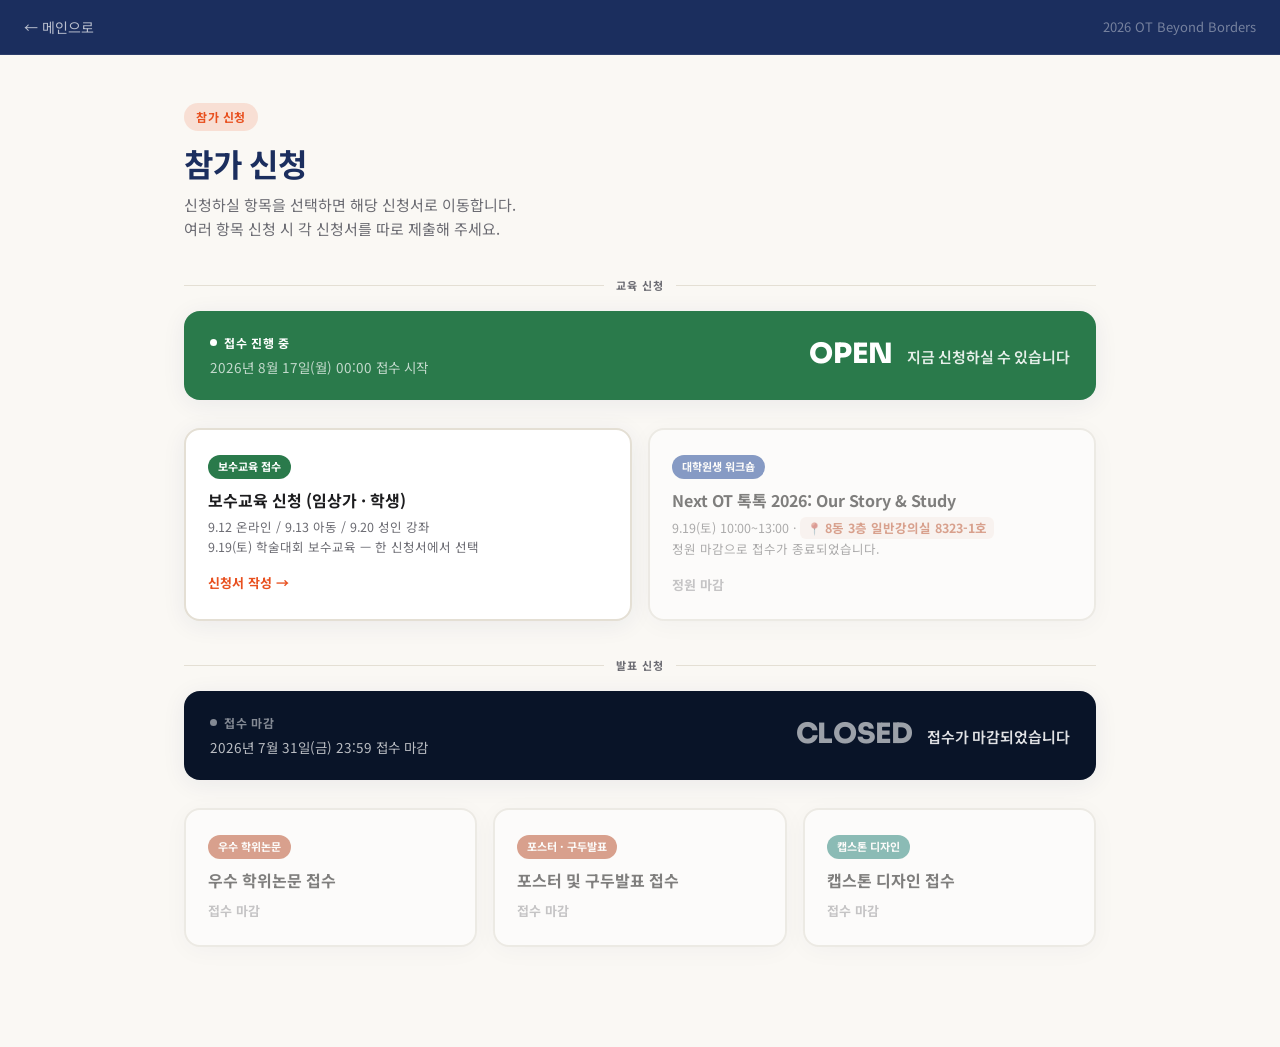
==== commit 55b0f0e5: "feat: 대학원생 워크숍 정원 마감 처리 정원(약 50인) 마감으로 접수 종료. 기존 게이트는 날짜 기반 (open-at/close-at)뿐이라 정원 마감처럼 날짜와 무관한 상시" ====
--- a/register/index.html
+++ b/register/index.html
@@ -181,11 +181,12 @@
         <div class="hub-meta">9.12 온라인 / 9.13 아동 / 9.20 성인 강좌<br>9.19(토) 학술대회 보수교육 — 한 신청서에서 선택</div>
         <span class="hub-go">신청서 작성 →</span>
       </a>
-      <a class="hub-card" data-gate="edu" href="workshop.html">
+      <!-- ✏️ 편집: 정원 마감 — 날짜 게이트(edu)와 무관하게 정적으로 잠금 처리. 정원 재오픈 시 is-locked 클래스·aria-disabled·tabindex 제거하고 hub-go 문구를 "신청서 작성 →"로 되돌릴 것 -->
+      <a class="hub-card is-locked" href="workshop.html" aria-disabled="true" tabindex="-1">
         <span class="hub-badge blue">대학원생 워크숍</span>
         <div class="hub-title">Next OT 톡톡 2026: Our Story &amp; Study</div>
-        <div class="hub-meta">9.19(토) 10:00~13:00 · <span class="venue">8동 3층 일반강의실 8323-1호</span><br>약 50인 정원</div>
-        <span class="hub-go">신청서 작성 →</span>
+        <div class="hub-meta">9.19(토) 10:00~13:00 · <span class="venue">8동 3층 일반강의실 8323-1호</span><br>정원 마감으로 접수가 종료되었습니다.</div>
+        <span class="hub-go">정원 마감</span>
       </a>
     </div>
 
--- a/register/register.css
+++ b/register/register.css
@@ -149,6 +149,25 @@
   display: block;
   font-size: 12px; color: var(--text-sub);
   margin-top: 3px;
+}
+.check-group label[hidden] { display: none; }
+
+/* 강좌별 접수 마감 — disabled 체크박스가 있는 항목을 흐리게 처리 + "마감" 배지 */
+.check-group label:has(.course-check:disabled) {
+  opacity: 0.5;
+  cursor: not-allowed;
+  background: var(--ivory-2);
+}
+.check-group label:has(.course-check:disabled)::after {
+  content: '마감';
+  align-self: center;
+  flex-shrink: 0;
+  font-size: 11px; font-weight: 700;
+  color: var(--text-dim);
+  background: #fff;
+  border: 1px solid var(--border);
+  border-radius: 100px;
+  padding: 3px 10px;
 }
 
 /* 강의 장소 강조 칩 — 회색 메타 줄에서 장소만 튀어 보이도록 */
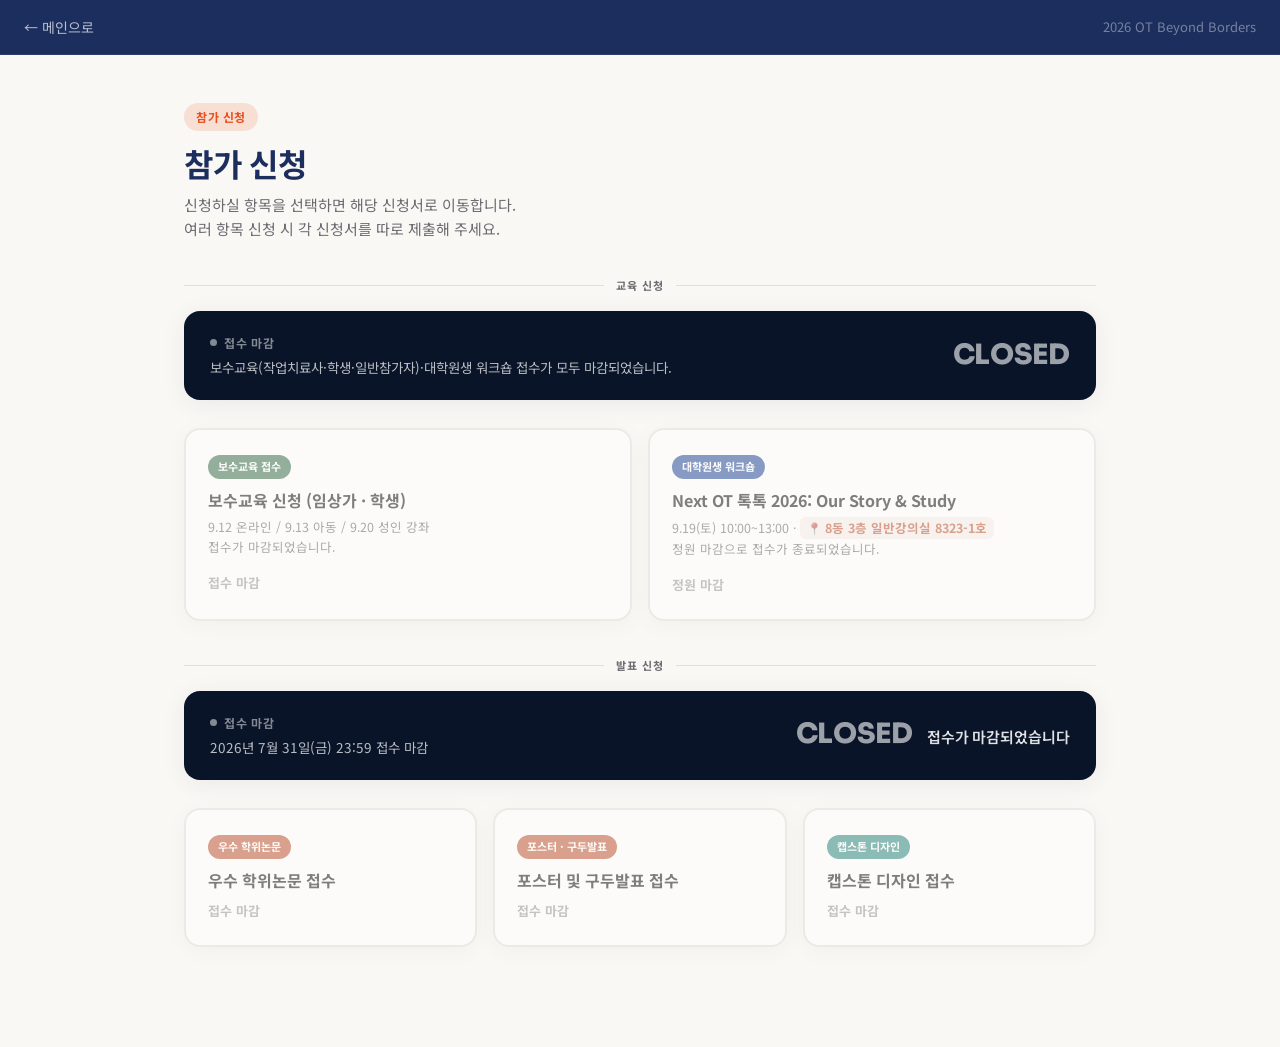
==== commit 6f41d9df: "feat: 보수교육 접수 전체 마감 모든 접수 일정이 종료되어 작업치료사·학생·일반참가자 구분 없이 보수교육 접수를 완전히 마감. ceu.html에 REG_GATE closed 모" ====
--- a/register/index.html
+++ b/register/index.html
@@ -163,23 +163,23 @@
     <p class="reg-page-desc">신청하실 항목을 선택하면 해당 신청서로 이동합니다.<br>여러 항목 신청 시 각 신청서를 따로 제출해 주세요.</p>
 
     <div class="hub-section-label"><span>교육 신청</span></div>
-    <!-- ✏️ 편집: 교육 신청 접수 오픈 카운트다운 (오픈일 8/17 00:00 이후 자동 해제) -->
-    <div class="reg-countdown" data-gate="edu" role="status" aria-live="polite">
+    <!-- ✏️ 편집: 전체 접수 마감 — 재오픈 시 is-closed 제거하고 문구를 오픈 안내로 되돌릴 것 -->
+    <div class="reg-countdown is-closed" role="status" aria-live="polite">
       <div class="rc-left">
-        <span class="rc-badge">접수 시작 예정</span>
-        <span class="rc-date">2026년 8월 17일(월) 00:00 접수 시작</span>
+        <span class="rc-badge">접수 마감</span>
+        <span class="rc-date">보수교육(작업치료사·학생·일반참가자)·대학원생 워크숍 접수가 모두 마감되었습니다.</span>
       </div>
       <div class="rc-main">
-        <span class="rc-dday">D<span class="num">-00</span></span>
-        <span class="rc-timer">남은 시간을 계산 중…</span>
+        <span class="rc-dday">CLOSED</span>
       </div>
     </div>
     <div class="hub-grid">
-      <a class="hub-card" data-gate="edu" href="ceu.html">
+      <!-- ✏️ 편집: 전체 접수 마감 — 재오픈 시 is-locked 클래스·aria-disabled·tabindex 제거하고 hub-go 문구를 "신청서 작성 →"로 되돌릴 것 -->
+      <a class="hub-card is-locked" href="ceu.html" aria-disabled="true" tabindex="-1">
         <span class="hub-badge green">보수교육 접수</span>
         <div class="hub-title">보수교육 신청 (임상가 · 학생)</div>
-        <div class="hub-meta">9.12 온라인 / 9.13 아동 / 9.20 성인 강좌<br>9.19(토) 학술대회 보수교육 — 한 신청서에서 선택</div>
-        <span class="hub-go">신청서 작성 →</span>
+        <div class="hub-meta">9.12 온라인 / 9.13 아동 / 9.20 성인 강좌<br>접수가 마감되었습니다.</div>
+        <span class="hub-go">접수 마감</span>
       </a>
       <!-- ✏️ 편집: 정원 마감 — 날짜 게이트(edu)와 무관하게 정적으로 잠금 처리. 정원 재오픈 시 is-locked 클래스·aria-disabled·tabindex 제거하고 hub-go 문구를 "신청서 작성 →"로 되돌릴 것 -->
       <a class="hub-card is-locked" href="workshop.html" aria-disabled="true" tabindex="-1">
@@ -222,7 +222,8 @@
   </main>
 
   <!-- ✏️ 편집: 분류별 접수 게이팅 + D-day/마감 카운트다운
-       교육 신청(edu) = 오픈 게이트(8/17 00:00부터), 발표 신청(pres) = 마감 게이트(7/31 23:59:59까지) -->
+       교육 신청(edu)은 전체 마감으로 정적 처리해 더 이상 이 스크립트가 관리하지 않음(위 배너·카드 참고).
+       발표 신청(pres) = 마감 게이트(7/31 23:59:59까지, 오늘 기준 이미 지나 자동 마감 표시됨) -->
   <script>
     (function () {
       function pad(n) { return (n < 10 ? '0' : '') + n; }
@@ -324,7 +325,6 @@
         }, 1000);
       }
 
-      wireGate('edu', 'open-at', '2026-08-17T00:00:00+09:00', '8월 17일 접수 시작');
       wireGate('pres', 'close-at', '2026-07-31T23:59:59+09:00', '접수 마감');
     })();
   </script>
--- a/css/style.css
+++ b/css/style.css
@@ -606,6 +606,14 @@
 }
 .prog-tag.green { background: var(--green); }
 .prog-tag.purple { background: var(--purple); }
+/* ✏️ 편집: 접수 마감 연장 안내 배지 — 대상 강좌 옆에 붙여 사용 */
+.extend-badge {
+  display: inline-flex; align-items: center;
+  font-size: 11px; font-weight: 700; color: #fff;
+  background: var(--orange);
+  padding: 2px 10px; border-radius: 100px;
+  margin-left: 4px;
+}
 .prog-time { font-size: 13px; color: var(--text-sub); font-weight: 600; margin-left: 8px; }
 
 .workshop-apply-btn {
--- a/register/register.css
+++ b/register/register.css
@@ -169,6 +169,17 @@
   border-radius: 100px;
   padding: 3px 10px;
 }
+
+/* 접수 마감 연장 안내 배지 — 대상 강좌 옆에 표시 */
+.course-extend-badge {
+  display: inline-flex;
+  font-size: 11px; font-weight: 700; color: #fff;
+  background: var(--orange);
+  border-radius: 100px;
+  padding: 2px 8px;
+  vertical-align: middle;
+}
+.course-extend-badge[hidden] { display: none; }
 
 /* 강의 장소 강조 칩 — 회색 메타 줄에서 장소만 튀어 보이도록 */
 .venue {
